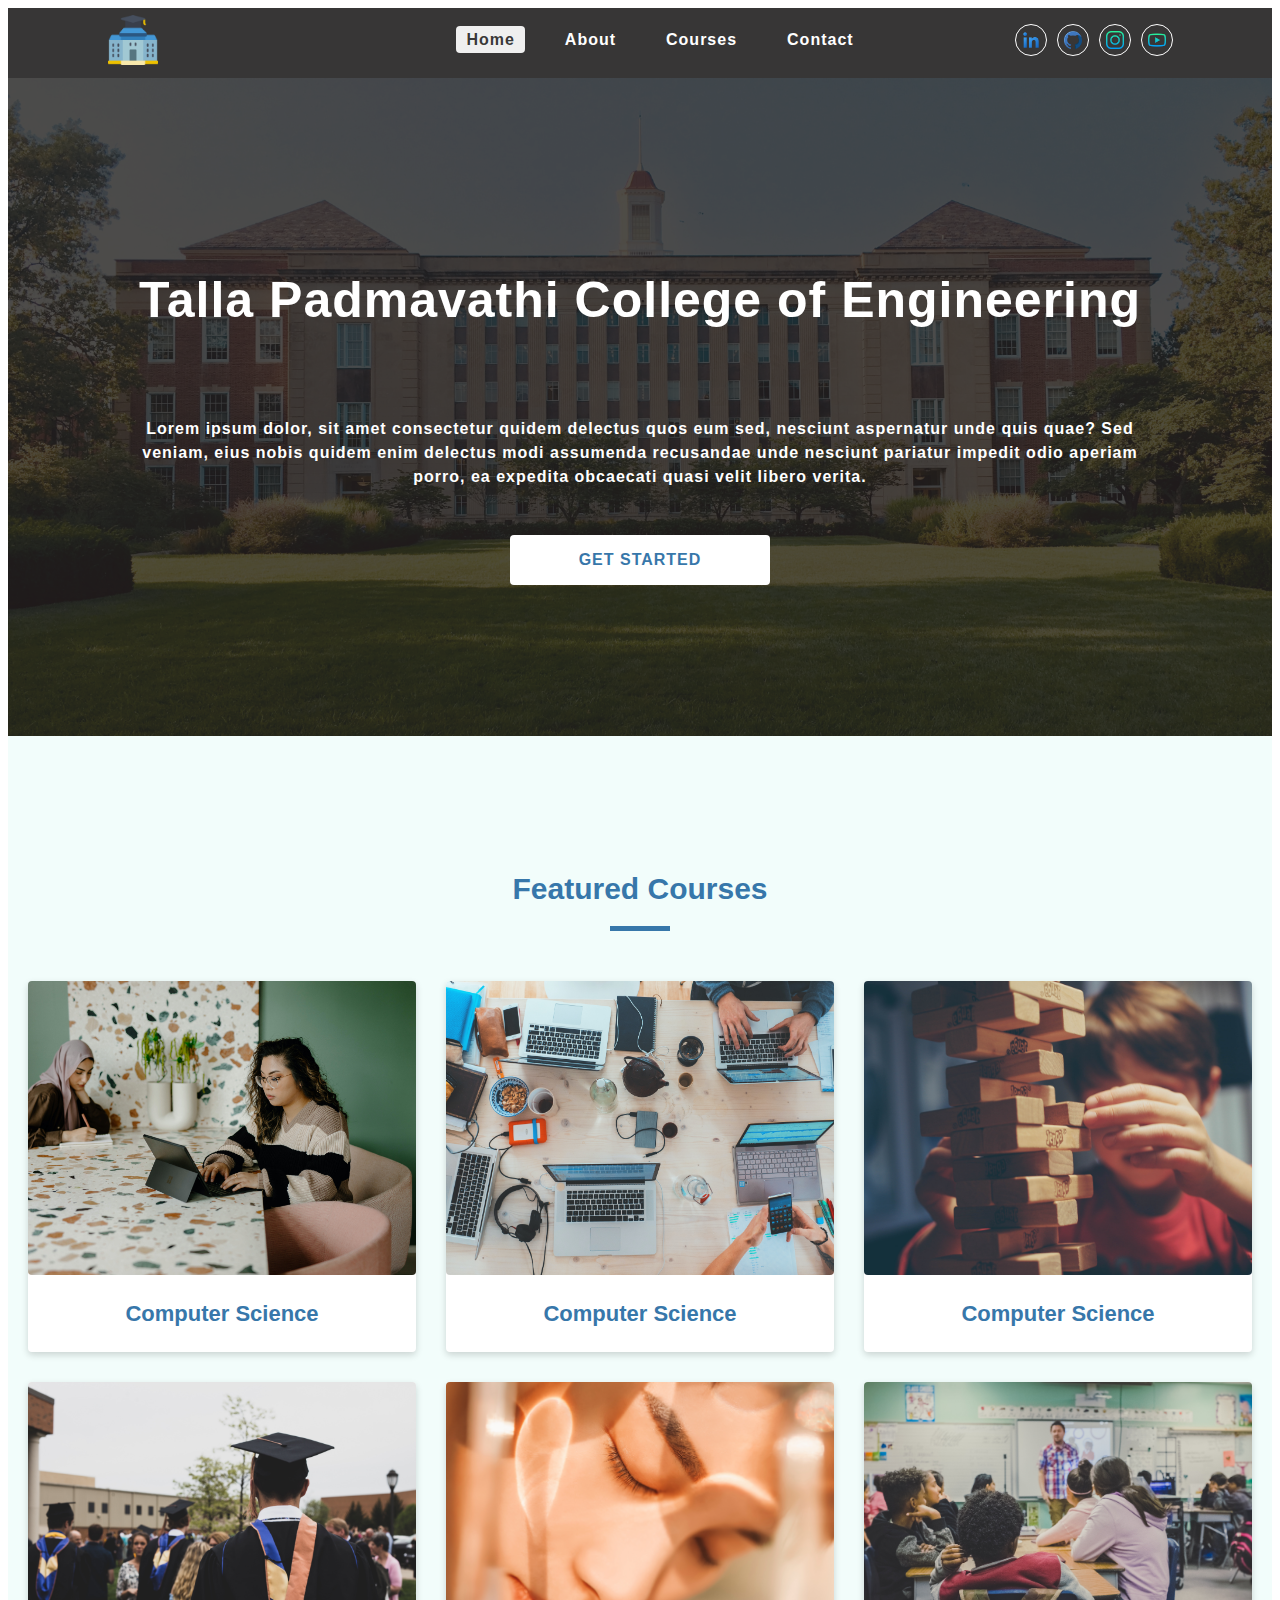
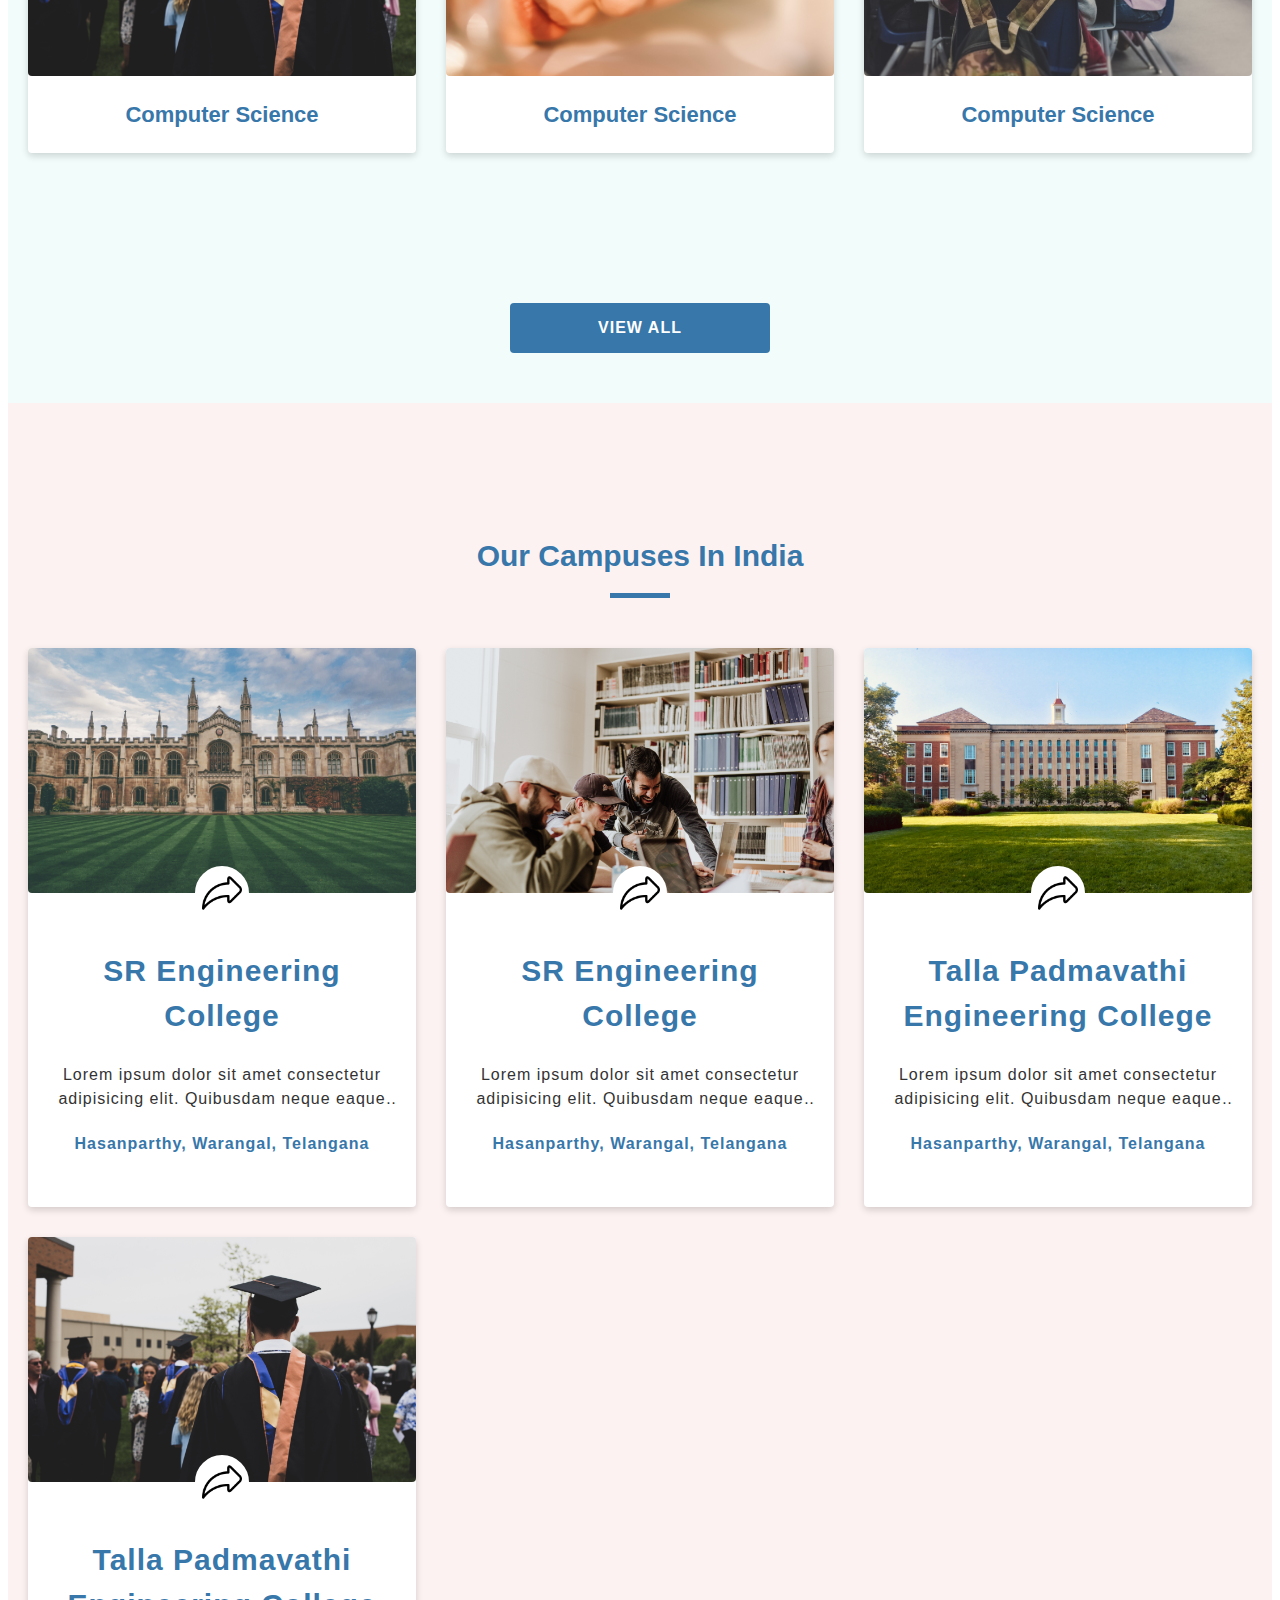
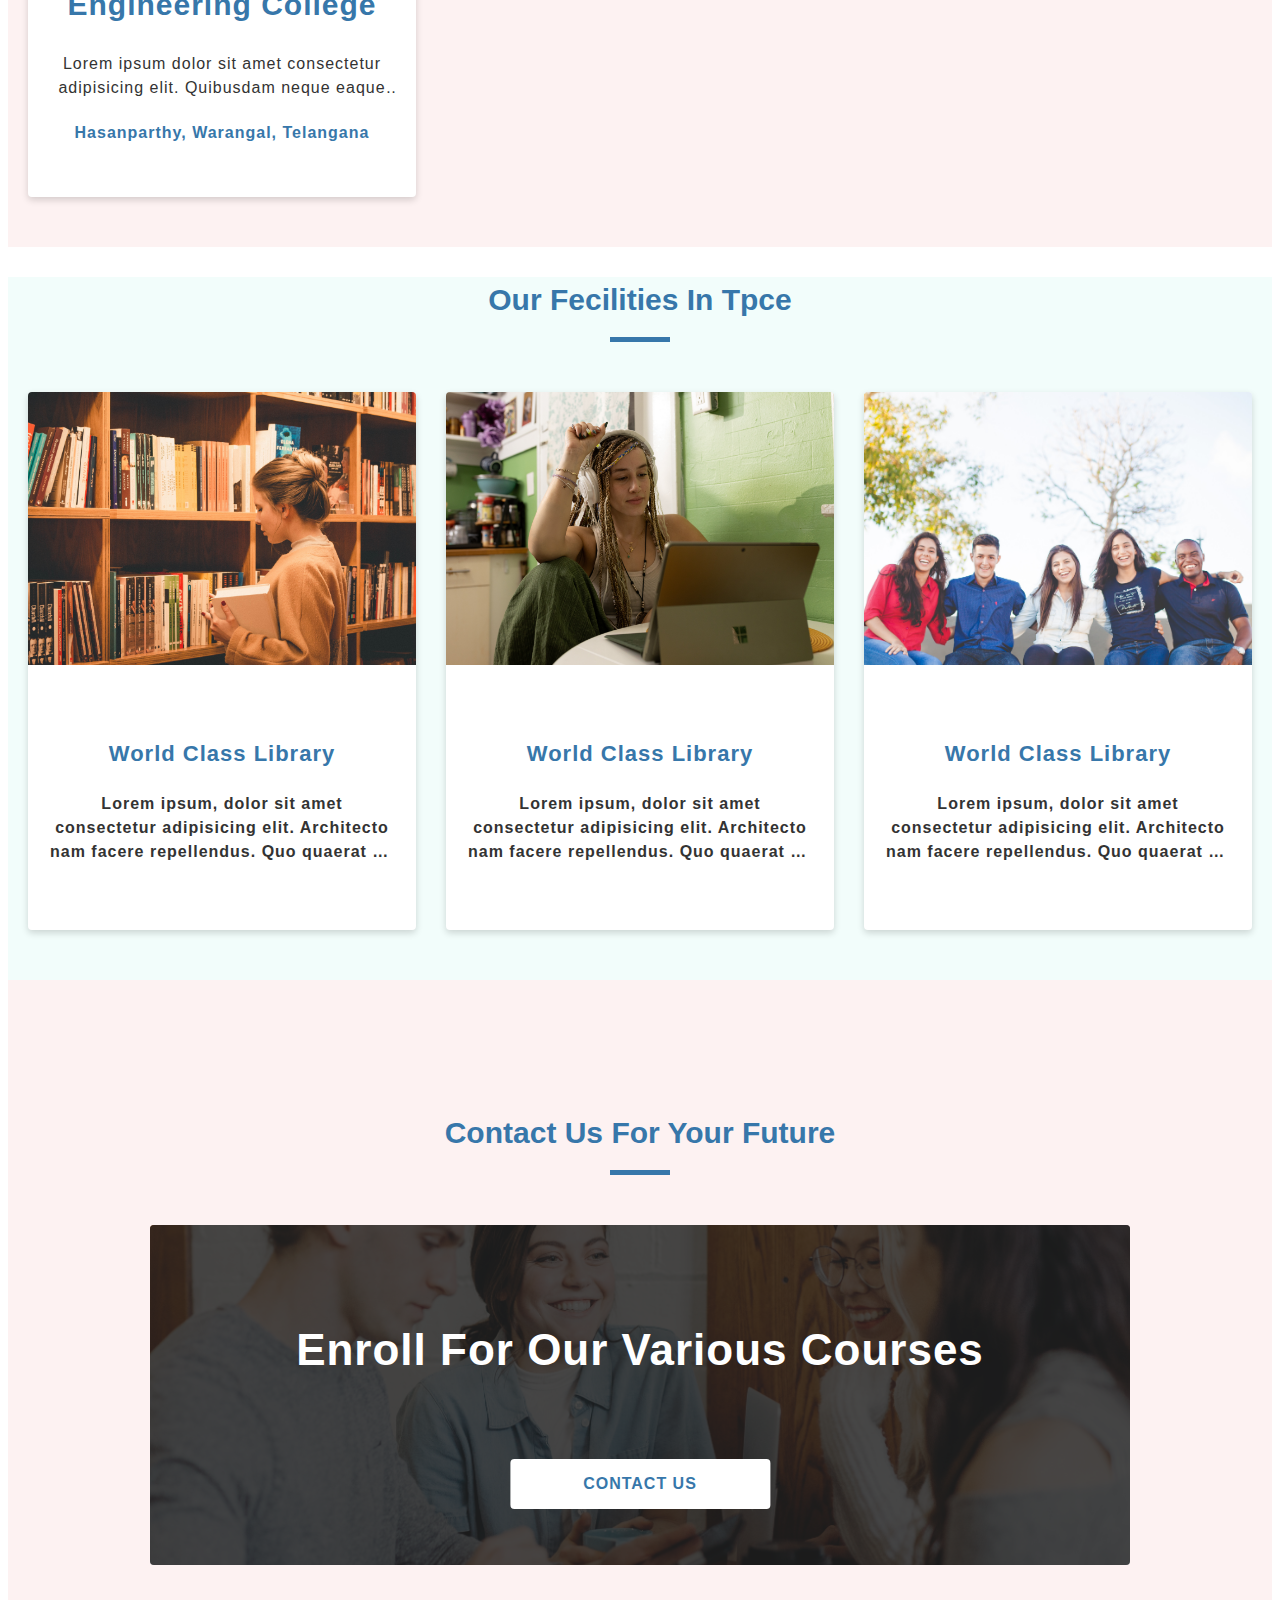
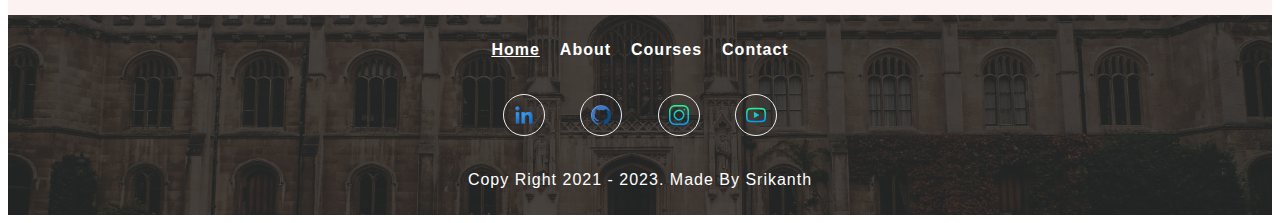
==== index.html @ 53d4a9d7 "first commit" ====
<!DOCTYPE html>
<html lang="en">

<head>
    <meta charset="UTF-8">

    <meta http-equiv="X-UA-Compatible" content="IE=edge">
    <meta name="viewport" content="width=device-width, initial-scale=1.0">
    <link rel="shortcut icon" href="./assets/courses.jpg" type="image/x-icon">
    <link rel="stylesheet" href="./css/style.css">
    <link rel="stylesheet" href="./css/nav.css">
    <link rel="stylesheet" href="./css/common.css">
    <link rel="stylesheet" href="./css/sidebar.css">
    <link rel="stylesheet" href="./css/footer.css">
    <link rel="stylesheet" href="./css/home.css">

    <title>College-Sample</title>

</head>

<body>
    <!-- nav section start -->
    <nav class="nav-container">
        <div class="nav-center wrapper">
            <div class="logo-section">
                <a href="./">
                    <img src="./icons/school.png" alt="UniversityLogo" class="logo">
                </a>
            </div>
            <div class="hamburger">
                <img src="./icons/menu.png" alt="sidebar">
            </div>
            <div class="nav-links-main">
                <ul class="nav-links">
                    <li><a href="./" class="nav-link active">Home</a></li>
                    <li><a href="./about.html" class="nav-link">About</a></li>
                    <li><a href="./courses.html" class="nav-link">Courses</a></li>
                    <li><a href="./contact.html" class="nav-link">Contact</a></li>
                </ul>
            </div>
            <div class="nav-social-links-main">
                <ul class="nav-social-links">
                    <li class="nav-social-link">
                        <a href="#">
                            <img src="./icons/linkedin.png" alt="linkedin">
                        </a>
                    </li>
                    <li class="nav-social-link">
                        <a href="#">
                            <img src="./icons/github.png" alt="github">
                        </a>
                    </li>
                    <li class="nav-social-link">
                        <a href="#">
                            <img src="./icons/instagram.png" alt="instagram">
                        </a>
                    </li>
                    <li class="nav-social-link">
                        <a href="#">
                            <img src="./icons/youtube.png" alt="youtube">
                        </a>
                    </li>
                </ul>
            </div>
        </div>
    </nav>
    <!-- nav section  end -->

    <!-- side bar section start -->
    <aside class="sidebar-container">
        <div class="sidebar-center wrapper">
            <div class="side-header">
                <div class="logo-section">
                    <a><img src="./icons/school.png" alt="sidebar logo"></a>
                </div>
                <div class="close-button">
                    <a><img src="./icons/cross.png" alt="close button"></a>
                </div>
            </div>
            <div class="sidebar-content paddingTopMobile-fifty">
                <div class="sidebar-links-main">
                    <ul class="sidebar-links">
                        <li><a href="./" class="sidebar-link active">Home</a></li>
                        <li><a href="./about.html" class="sidebar-link">About</a></li>
                        <li><a href="./courses.html" class="sidebar-link">Cources</a></li>
                        <li><a href="./contact.html" class="sidebar-link">Contact</a></li>
                    </ul>
                </div>
            </div>
        </div>
    </aside>
    <!-- side bar section end -->

    <!-- hero-page-section start -->
    <div class="hero-page page-hero-container">
        <div class="page-hero">
            <div class="hero-img-component">
                <div class="img-container">
                    <img src="./assets/college2.jpg" alt="University image">
                </div>
            </div>
            <div class="hero-box paddingBottomMobile-thirthy paddingTopMobile-ten">
                <div class="hero-content text-center wrapper">
                    <h1 class="heading">
                        Talla Padmavathi College of Engineering
                    </h1>
                    <p class="desc">Lorem ipsum dolor, sit amet consectetur quidem delectus quos eum sed, nesciunt aspernatur unde quis quae? Sed veniam, eius nobis quidem enim delectus modi assumenda recusandae unde nesciunt pariatur impedit odio aperiam porro, ea expedita obcaecati quasi velit libero verita.</p>
                    <a href="./contact.html" class="button-primary-light home-button">get started</a>
                </div>
            </div>
        </div>
    </div>
    <!-- hero-page-section end -->

    <!-- featured courses start -->
    <div class="featured-courses-container light-blue-background">
        <div class="featured-courses-center wrapper">
            <div class="section-title
                        paddingTopDesktop-hundred
                        paddingTopMobile-fifty
                        paddingBottomMobile-fifty">
                <h3 class="title">featured courses</h3>
                <div class="underline"></div>
            </div>
            <section class="featured-courses
                            paddingTopDesktop-fifty
                            paddingBottomDesktop-fifty
                            paddingBottomMobile-fifty
                            three-column-layout">
                <!-- single course start -->
                <article class="single-course">
                    <div class="image-container">
                        <img src="./assets/course-1.jpg" alt="course-1">
                    </div>
                    <div class="course-title">
                        <p>Computer science</p>
                    </div>
                </article>
                <!-- single course end -->
                <!-- single course start -->
                <article class="single-course">
                    <div class="image-container">
                        <img src="./assets/course-2.jpg" alt="course-2">
                    </div>
                    <div class="course-title">
                        <p>Computer science</p>
                    </div>
                </article>
                <!-- single course end -->
                <!-- single course start -->
                <article class="single-course">
                    <div class="image-container">
                        <img src="./assets/course-3.jpg" alt="course-3">
                    </div>
                    <div class="course-title">
                        <p>Computer science</p>
                    </div>
                </article>
                <!-- single course end -->
                <!-- single course start -->
                <article class="single-course">
                    <div class="image-container">
                        <img src="./assets/charles-deloye-2RouMSg9Rnw-unsplash.jpg" alt="course-4">
                    </div>
                    <div class="course-title">
                        <p>Computer science</p>
                    </div>
                </article>
                <!-- single course end -->
                <!-- single course start -->
                <article class="single-course">
                    <div class="image-container">
                        <img src="./assets/course-5.jpg" alt="course-5">
                    </div>
                    <div class="course-title">
                        <p>Computer science</p>
                    </div>
                </article>
                <!-- single course end -->
                <!-- single course start -->
                <article class="single-course">
                    <div class="image-container">
                        <img src="./assets/course-6.jpg" alt="course-6">
                    </div>
                    <div class="course-title">
                        <p>Computer science</p>
                    </div>
                </article>
                <!-- single course end -->
            </section>
            <div class="text-center 
                        paddingTopDesktop-hundred
                        paddingTopMobile-fifty
                        paddingBottomDesktop-fifty
                        paddingBottomMobile-fifty">
                <a href="./courses.html" class="button-primary-dark">View all</a>
            </div>
        </div>
    </div>
    <!-- featured courses end -->

    <!-- our campuses start -->
    <div class="our-campuses-container light-pink-background">
        <div class="our-campuses-center wrapper">
            <div class="section-title
                        paddingTopDesktop-hundred
                        paddingTopMobile-fifty
                        paddingBottomDesktop-fifty
                        paddingBottomMobile-fifty">
                <h3 class="title">
                    our campuses in India
                </h3>
                <div class="underline"></div>
            </div>
            <section class="our-campuses 
                            three-column-layout
                            text-center
                            paddingBottomDesktop-fifty
                            paddingBottomMobile-fifty">
                <!-- single campuses start -->
                <article class="each-campus">
                    <div class="image-container">
                        <img src="./assets/college.jpg" alt="campus-1">
                        <a href="#" class="share-icon">
                            <img src="./icons/share.png" alt="share-icon">
                        </a>
                    </div>
                    <div class="campus-info">
                        <h2 class="campus-title">
                            SR Engineering College
                        </h2>
                        <p class="desc">
                            Lorem ipsum dolor sit amet consectetur adipisicing elit. Quibusdam neque eaque non optio deserunt iste in accusamus voluptatum. Illo, quaerat.
                        </p>
                        <h4 class="address">
                            Hasanparthy, Warangal, Telangana
                        </h4>
                    </div>
                </article>
                <!-- single campuses end -->
                <!-- single campuses start -->
                <article class="each-campus">
                    <div class="image-container">
                        <img src="./assets/priscilla-du-preez-XkKCui44iM0-unsplash.jpg" alt="campus-1">
                        <a href="#" class="share-icon">
                            <img src="./icons/share.png" alt="share-icon">
                        </a>
                    </div>
                    <div class="campus-info">
                        <h2 class="campus-title">
                            SR Engineering College
                        </h2>
                        <p class="desc">
                            Lorem ipsum dolor sit amet consectetur adipisicing elit. Quibusdam neque eaque non optio deserunt iste in accusamus voluptatum. Illo, quaerat.
                        </p>
                        <h4 class="address">
                            Hasanparthy, Warangal, Telangana
                        </h4>
                    </div>
                </article>
                <!-- single campuses end -->
                <!-- single campuses start -->
                <article class="each-campus">
                    <div class="image-container">
                        <img src="./assets/college2.jpg" alt="campus-1">
                        <a href="#" class="share-icon">
                            <img src="./icons/share.png" alt="share-icon">
                        </a>
                    </div>
                    <div class="campus-info">
                        <h2 class="campus-title">
                            Talla Padmavathi Engineering College
                        </h2>
                        <p class="desc">
                            Lorem ipsum dolor sit amet consectetur adipisicing elit. Quibusdam neque eaque non optio deserunt iste in accusamus voluptatum. Illo, quaerat.
                        </p>
                        <h4 class="address">
                            Hasanparthy, Warangal, Telangana
                        </h4>
                    </div>
                </article>
                <!-- single campuses end -->
                <!-- single campuses start -->
                <article class="each-campus">
                    <div class="image-container">
                        <img src="./assets/charles-deloye-2RouMSg9Rnw-unsplash.jpg" alt="campus-1">
                        <a href="#" class="share-icon">
                            <img src="./icons/share.png" alt="share-icon">
                        </a>
                    </div>
                    <div class="campus-info">
                        <h2 class="campus-title">
                            Talla Padmavathi Engineering College
                        </h2>
                        <p class="desc">
                            Lorem ipsum dolor sit amet consectetur adipisicing elit. Quibusdam neque eaque non optio deserunt iste in accusamus voluptatum. Illo, quaerat.
                        </p>
                        <h4 class="address">
                            Hasanparthy, Warangal, Telangana
                        </h4>
                    </div>
                </article>
                <!-- single campuses end -->
            </section>
        </div>
    </div>
    <!-- our campuses end -->

    <!-- fecilities section start -->
    <div class="our-fecilities-container light-blue-background">
        <div class="our-fecilities-center wrapper">
            <div class="section-title">
                <h3 class="title">
                    our fecilities in Tpce
                </h3>
                <div class="underline"></div>
            </div>
            <section class="our-fecilities 
                            three-column-layout
                            text-center
                            paddingBottomDesktop-fifty
                            paddingBottomMobile-fifty
                            paddingTopDesktop-fifty
                            paddingTopMobile-fifty">
                <!-- single fecilities start -->
                <article class="each-fecility">
                    <div class="image-container">
                        <img src="./assets/library.jpg" alt="library">
                    </div>
                    <div class="fecility-info
                                paddingTopDesktop-fifty
                                paddingTopMobile-fifty
                                paddingBottomDesktop-fifty
                                paddingBottomMobile-fifty">
                        <h3 class="fecility-title">
                            World class library
                        </h3>
                        <p class="desc">
                            Lorem ipsum, dolor sit amet consectetur adipisicing elit. Architecto nam facere repellendus. Quo quaerat sit soluta nesciunt debitis totam voluptatum?
                        </p>
                    </div>
                </article>
                <!-- single fecilities end -->
                <!-- single fecilities start -->
                <article class="each-fecility">
                    <div class="image-container">
                        <img src="./assets/hostel.jpg" alt="hostel">
                    </div>
                    <div class="fecility-info
                                paddingTopDesktop-fifty
                                paddingTopMobile-fifty
                                paddingBottomDesktop-fifty
                                paddingBottomMobile-fifty">
                        <h3 class="fecility-title">
                            World class library
                        </h3>
                        <p class="desc">
                            Lorem ipsum, dolor sit amet consectetur adipisicing elit. Architecto nam facere repellendus. Quo quaerat sit soluta nesciunt debitis totam voluptatum?
                        </p>
                    </div>
                </article>
                <!-- single fecilities end -->
                <!-- single fecilities start -->
                <article class="each-fecility">
                    <div class="image-container">
                        <img src="./assets/ground.jpg" alt="ground">
                    </div>
                    <div class="fecility-info
                                paddingTopDesktop-fifty
                                paddingTopMobile-fifty
                                paddingBottomDesktop-fifty
                                paddingBottomMobile-fifty">
                        <h3 class="fecility-title">
                            World class library
                        </h3>
                        <p class="desc">
                            Lorem ipsum, dolor sit amet consectetur adipisicing elit. Architecto nam facere repellendus. Quo quaerat sit soluta nesciunt debitis totam voluptatum?
                        </p>
                    </div>
                </article>
                <!-- single fecilities end -->
            </section>
        </div>
    </div>
    <!-- fecilities section end -->

    <!-- contact pramotion start -->
    <div class="contact-promotion-container light-pink-background">
        <div class="contact-promotion-center 
                    wrapper
                    paddingBottomDesktop-fifty
                    paddingBottomMobile-fifty">
            <div class="section-title 
                        paddingTopMobile-fifty 
                        paddingTopDesktop-hundred
                        paddingBottomMobile-fifty
                        paddingBottomDesktop-fifty
                        ">
                <h3 class="title">Contact us for your future</h3>
                <div class="underline"></div>
            </div>
            <section class="contact-promotion">
                <div class="contact-promo-img">
                    <img src="./assets/contact.jpg" alt="contact-promo-img">
                </div>
                <div class="contact-info-container text-center">
                    <h2 class="contact-heading">
                        Enroll for our various courses
                    </h2>
                    <a href="./contact.html" class="button-primary-light">Contact us</a>
                </div>
            </section>
        </div>
    </div>
    <!-- contact pramotion end -->
    
    <!-- footer section start -->
    <footer class="footer-container">
        <div class="footer-center wrapper">
            <div class="footer-links-main">
                <ul class="footer-links">
                    <li><a href="./" class="footer-link active">Home</a></li>
                    <li><a href="./about.html" class="footer-link">About</a></li>
                    <li><a href="./courses.html" class="footer-link">Courses</a></li>
                    <li><a href="./contact.html" class="footer-link">Contact</a></li>
                </ul>
            </div>
            <div class="footer-social-links-main">
                <ul class="footer-social-links">
                    <li class="footer-social-link">
                        <a href="#">
                            <img src="./icons/linkedin.png" alt="linkedin">
                        </a>
                    </li>
                    <li class="footer-social-link">
                        <a href="#">
                            <img src="./icons/github.png" alt="github">
                        </a>
                    </li>
                    <li class="footer-social-link">
                        <a href="#">
                            <img src="./icons/instagram.png" alt="instagram">
                        </a>
                    </li>
                    <li class="footer-social-link">
                        <a href="#">
                            <img src="./icons/youtube.png" alt="youtube">
                        </a>
                    </li>
                </ul>
            </div>
            <div class="footer-copy-right">
                <p>Copy right 2021 - <span class="copy-right-date">2023.</span> made by Srikanth</p>
            </div>
        </div>
    </footer>
    <!-- footer section end -->
    <script src="./js/app.js"></script>

</body>

</html>
---- css/style.css ----
/* global variables */

:root {
    --clr-primary: #3777aa;
    --clr-primary-light: #2284d3;
    --clr-white: #FFFFFF;
    --clr-white-light: #efefef;
    --clr-shadow: #00000029;
    --clr-black: #333333;
    --clr-black-30: #2220204d;
    --clr-black-80: #222020cc;
    --clr-black-90: #212020e6;
    --clr-pink-light: #fdf2f2;
    --clr-blue-light: #f2fdfb;

    --font-family: Arial, Helvetica, sans-serif;
    --box-shadow-light: 0px 3px 7px var(--clr-shadow);
    --box-shadow-dark: 0px 3px 7px var(--clr-black-30);
    --transition: all 0.3s linear;
    --radius: 4px;
}

/* global styles */

*::after,
::before {
    margin: 0px;
    padding: 0px;
    box-sizing: border-box;
}

*:focus {
    outline-width: 2px;
    outline-offset: 1px;
    outline-color: var(--clr-primary);
}

body {
    color: var(--clr-black);
    background: var(--clr-white);
    font-family: var(--font-family);
    line-height: 1.5;
}

ul {
    list-style-type: none;
}

a {
    text-decoration: none;
}

img {
    display: block;
}

/* global classes */

.wrapper {
    max-width: 1250px;
    margin-left: auto;
    margin-right: auto;
    padding-left: 20px;
    padding-right: 20px;
}

.text-container {
    max-width: 1000px;
    margin-left: auto;
    margin-right: auto;
}

.display-block {
    display: block !important;
}

.text-center {
    text-align: center;
}

.text-left {
    text-align: left;
}

.text-right {
    text-align: right;
}

@media screen and (min-width: 992px) {
    .full-width-desktop {
        width: 100%;
    }
}

@media screen and (max-width: 991px) {
    .full-width-mobile {
        width: 100%;
    }
}

.light-pink-background {
    background: var(--clr-pink-light);
}

.light-blue-background {
    background: var(--clr-blue-light);
}

.section-title .title {
    font-size: 30px;
    font-weight: bold;
    text-transform: capitalize;
    text-align: center;
    margin-bottom: 15px;
    color: var(--clr-primary);
}

.section-title .underline {
    width: 60px;
    height: 5px;
    background: var(--clr-primary);
    margin-left: auto;
    margin-right: auto;
}

.button-primary-light,
.button-primary-dark {
    font-weight: bold;
    text-transform: uppercase;
    border: none;
    cursor: pointer;
    height: 45px;
    transition: var(--transition);
    font-size: 16px;
    letter-spacing: 1px;
    padding-left: 20px;
    padding-right: 20px;
    width: 200px;
    display: inline-flex;
    justify-content: center;
    align-items: center;
    border-radius: var(--radius);
}

.button-primary-dark {
    background: var(--clr-primary);
    color: var(--clr-white);
}

.button-primary-light {
    background: var(--clr-white);
    color: var(--clr-primary);
}

.button-primary-dark:hover {
    background: var(--clr-primary-light);
}

.button-primary-light:hover {
    background: var(--clr-white-light);
}

.primary-input,
.primary-textarea {
    height: 45px;
    font-size: 16px;
    line-height: 25px;
    padding-left: 15px;
    padding-right: 15px;
    border: 1px solid var(--clr-shadow);
    border-radius: calc(var(--radius)-2px);
    letter-spacing: 1px;
    font-family: var(--font-family);
}

.primary-textarea {
    height: unset;
    padding-top: 15px;
    padding-bottom: 15px;
    resize: vertical;
}

.primary-input::placeholder,
.primary-textarea::placeholder {
    text-transform: capitalize;
}

@media screen and (min-width: 992px) {

    .button-primary-dark,
    .button-primary-light {
        height: 50px;
        min-width: 220px;
    }

    .primary-input {
        height: 50px;
    }
}
---- css/nav.css ----
/* nav bar css */

.nav-container {
    width: 100%;
    min-height: 50px;
    background: var(--clr-black-90);
}

.nav-container.sticky-nav {
    position: fixed;
    top: 0;
    left: 0;
    transition: var(--transition);
    z-index: 9;
}

.nav-center {
    min-height: 50px;
    display: grid;
    align-items: center;
    grid-template-columns: repeat(2, 1fr);
    column-gap: 2rem;
}

.nav-links-main {
    display: none;
}

.nav-social-links-main {
    display: none;
}

.nav-container .logo-section img {
    width: 30px;
}

.nav-container .hamburger img {
    width: 30px;
    margin-left: auto;
}

@media screen and (min-width:992px) {
    .nav-container {
        min-height: 70px;
    }

    .nav-container .logo-section img {
        padding-left: 5rem;
        width: 50px;
        cursor: pointer;
    }

    .nav-center {
        grid-template-columns: repeat(3, 1fr);
    }

    .nav-container .hamburger {
        display: none;
    }

    .nav-container .nav-links-main {
        display: flex;
    }

    .nav-container .nav-links {
        display: flex;
        column-gap: 30px;
    }

    .nav-container .nav-link {
        color: var(--clr-white);
        text-transform: capitalize;
        font-weight: bold;
        font-size: 16px;
        letter-spacing: 1px;
        padding: 5px 10px;
        border-radius: var(--radius);
        transition: var(--transition);
    }

    .nav-container .nav-link.active,
    .nav-container .nav-link:hover {
        color: var(--clr-black-90);
        background: var(--clr-white-light);
    }

    .nav-social-links-main .nav-social-links {
        display: flex;
        column-gap: 10px;
        justify-content: center;
        align-items: center;
    }

    .nav-container .nav-social-links-main {
        display: flex;
        justify-self: center;
    }

    .nav-social-links-main .nav-social-link {
        width: 30px;
        height: 30px;
        display: flex;
        justify-content: center;
        align-items: center;
        border: 1px solid var(--clr-white);
        border-radius: 50%;
    }

    .nav-container .nav-social-links img {
        width: 18px;
    }

    .nav-social-links-main .nav-social-link:hover {
        transition: var(--transition);
        transform: translateY(3px);
        background: var(--clr-white-light);
    }
}
---- css/common.css ----
/* featured courses */
.single-course{
    width: 100%;
    height: 100%;
    border-radius: var(--radius);
    background: var(--clr-white);
    box-shadow: var(--box-shadow-light);
    transition: var(--transition);
}
.single-course:hover {
    transform: translateY(-2px) scale(1.002);
    box-shadow: var(--box-shadow-dark);
    border-radius: var(--radius);
}
.single-course .image-container {
    aspect-ratio: 355/250;
    overflow: hidden;
}
.single-course .image-container img {
    width: 100%;
    height: 100%;
    object-fit: cover;
    border-radius: var(--radius);
    transition: var(--transition);
}
.single-course .course-title p {
    font-size: 22px;
    font-weight: bold;
    text-align: center;
    color: var(--clr-primary);
    text-transform: capitalize;
    padding-left: 10px;
    padding-right: 10px;
}
.single-course:hover img {
    transform: scale(1.05) rotateZ(2deg);
}
@media screen and ( min-width: 992px ) {
    .single-course .image-container {
        aspect-ratio: 396/300;
    }
    
}

/* layout styles */

.three-column-layout {
    display: grid;
    grid-template-columns: 1fr;
    gap: 30px;
}
@media screen and (min-width: 769px) {
    .three-column-layout{
        grid-template-columns: 1fr 1fr;
    }
}
@media screen and (min-width:992px) {
    .three-column-layout{
        grid-template-columns: repeat(3, 1fr);
    }
}

/* hero page container */
.page-hero-container {
    width: 100%;
}

.page-hero-container .hero-img-component {
    aspect-ratio: 375/220;
    overflow: hidden;
}

.page-hero-container .img-container,
.page-hero-container img {
    width: 100%;
    height: 100%;
    object-fit: cover;
}

.page-hero-container .hero-box {
    width: 100%;
    background: var(--clr-primary);
    min-height: 250px;
    display: flex;
    justify-content: center;
    align-items: center;
}

.page-hero-container .hero-content {
    display: flex;
    justify-content: center;
    align-items: center;
    row-gap: 30px;
    flex-direction: column;
}

.page-hero-container .heading {
    color: var(--clr-white);
    letter-spacing: 1px;
    font-size: 24px;
}

.page-hero-container .desc {
    color: var(--clr-white);
    letter-spacing: 1px;
    font-size: 16px;
    font-weight: bold;
}

.page-hero-container .small-heading {
    color: var(--clr-white);
    text-transform: uppercase;
    letter-spacing: 1px;
    font-weight: bold;
}

@media screen and (min-width: 992px) {
    .page-hero-container {
        position: relative;
    }

    .page-hero-container .hero-img-component {
        aspect-ratio: 1920/700;
        position: relative;
    }
    .hero-page.page-hero-container .hero-img-component{
        aspect-ratio: 1920/1000;
    }

    .page-hero-container .hero-img-component::before {
        position: absolute;
        content: "";
        top: 0;
        left: 0;
        width: 100%;
        height: 100%;
        background: var(--clr-black-80);
    }

    .page-hero-container .hero-box {
        position: absolute;
        top: 50%;
        left: 50%;
        transform: translate(-50%, -50%);
        background: transparent;
    }
    .page-hero-container .desc{
        max-width: 1000px;
    }
    .page-hero-container .heading{
        font-size: 50px;
    }
    .page-hero-container .small-heading{
        font-size: 30px;
    }
    .page-hero-container .home-button{
        animation: bounceAnimation 3s linear infinite alternate;
    }
}
@keyframes bounceAnimation {
    0%{
        transform: scale(0.9);
    }
    100%{
        transform: scale(1);
    }
}

/* contact promotion styles */

.contact-promotion{
    width: 80%;
    position: relative;
    margin-left: auto;
    margin-right: auto;
}
.contact-promotion .contact-promo-img{
    position: relative;
    aspect-ratio: 355/400;
    overflow: hidden;
    border-radius: var(--radius);
}
.contact-promotion .contact-promo-img::before {
    position: absolute;
    content: "";
    width: 100%;
    height: 100%;
    top: 0;
    left: 0;
    background: var(--clr-black-80);
}
.contact-promotion .contact-promo-img img {
    width: 100%;
    height: 100%;
    object-fit: cover;
}
.contact-promotion .contact-info-container {
    position: absolute;
    width: 100%;
    height: 100%;
    top: 50%;
    left: 50%;
    transform: translate(-50%, -50%);
    display: flex;
    flex-direction: column;
    row-gap: 40px;
    justify-content: center;
    align-items: center;
}
.contact-promotion .contact-info-container .contact-heading {
    color: var(--clr-white);
    font-size: 25px;
    letter-spacing: 1px;
    text-transform: capitalize;
}

@media screen and (min-width: 992px) {
    .contact-promotion .contact-promo-img {
        aspect-ratio: 1259/437;
    }
    .contact-promotion .contact-info-container .contact-heading{
        font-size: 44px;
    }
}

/* padding classes */

@media screen and (max-width:991px) {
    .paddingTopMobile-ten {
        padding-top: 10px !important;
    }

    .paddingTopMobile-twenty {
        padding-top: 20px !important;
    }

    .paddingTopMobile-thirthy {
        padding-top: 30px !important;
    }

    .paddingTopMobile-fourty {
        padding-top: 40px !important;
    }

    .paddingTopMobile-fifty {
        padding-top: 50px !important;
    }

    .paddingBottomMobile-ten {
        padding-bottom: 10px !important;
    }

    .paddingBottomMobile-twenty {
        padding-bottom: 20px !important;
    }

    .paddingBottomMobile-thirthy {
        padding-bottom: 30px !important;
    }

    .paddingBottomMobile-fourty {
        padding-bottom: 40px !important;
    }

    .paddingBottomMobile-fifty {
        padding-bottom: 50px !important;
    }
}

@media screen and (min-width: 992px) {
    .paddingTopDesktop-ten {
        padding-top: 10px !important;
    }

    .paddingTopDesktop-twenty {
        padding-top: 20px !important;
    }

    .paddingTopDesktop-thirty {
        padding-top: 30px !important;
    }

    .paddingTopDesktop-fourty {
        padding-top: 40px !important;
    }

    .paddingTopDesktop-fifty {
        padding-top: 50px !important;
    }

    .paddingTopDesktop-sixty {
        padding-top: 60px !important;
    }

    .paddingTopDesktop-seventy {
        padding-top: 70px !important;
    }

    .paddingTopDesktop-eighty {
        padding-top: 80px !important;
    }

    .paddingTopDesktop-ninty {
        padding-top: 90px !important;
    }

    .paddingTopDesktop-hundred {
        padding-top: 100px !important;
    }

    .paddingBottomDesktop-ten {
        padding-bottom: 10px !important;
    }

    .paddingBottomDesktop-twenty {
        padding-bottom: 20px !important;
    }

    .paddingBottomDesktop-thirty {
        padding-bottom: 30px !important;
    }

    .paddingBottomDesktop-fourty {
        padding-bottom: 40px !important;
    }

    .paddingBottomDesktop-fifty {
        padding-bottom: 50px !important;
    }

    .paddingBottomDesktop-sixty {
        padding-bottom: 60px !important;
    }

    .paddingBottomDesktop-seventy {
        padding-bottom: 70px !important;
    }

    .paddingBottomDesktop-eighty {
        padding-bottom: 80px !important;
    }

    .paddingBottomDesktop-ninty {
        padding-bottom: 90px !important;
    }

    .paddingBottomDesktop-hundred {
        padding-bottom: 100px !important;
    }
}
---- css/sidebar.css ----
/* sidebar styles */
.sidebar-container{
    width: 100%;
    height: 100vh;
    background: var(--clr-black);
    position: fixed;
    top: 0;
    left: -100%;
    transition: var(--transition);
    opacity: 0;
    z-index: 10;
}
.sidebar-container.show-sidebar{
    left: 0;
    opacity: 1;
}
.side-header img{
    width: 30px;
}
.sidebar-container .side-header{
    width: 100%;
    display: flex;
    justify-content: space-between;
    align-items: center;
    min-height: 50px;
}
.sidebar-container .sidebar-content{
    width: 100%;
    height: 100vh;
    display: flex;
    justify-content: center;
}
.sidebar-container .sidebar-links {
    display: flex;
    flex-direction: column;
    row-gap: 30px;
    align-items: center;
}
.sidebar-container .sidebar-links .sidebar-link{
    color: var(--clr-white);
    text-transform: capitalize;
    letter-spacing: 1px;
    padding: 5px 10px;
    border-radius: var(--radius);
    font-size: 16px;
    font-weight: bold;
}
.sidebar-container .sidebar-links .sidebar-link.active,
.sidebar-container .sidebar-links .sidebar-link:hover {
    color: var(--clr-black);
    background: var(--clr-white);

}
---- css/footer.css ----
/* footer styles */

.footer-container {
    width: 100%;
    min-height: 200px;
    position: relative;
    display: flex;
    justify-content: center;
    align-items: center;
    background: url('../assets/college.jpg');
    background-repeat: no-repeat;
    background-size: cover;
    background-position: center;
    z-index: 1;
}
.footer-container::before{
    content: "";
    width: 100%;
    height: 100%;
    position: absolute;
    top: 0;
    left: 0;
    background: var(--clr-black-80);
    z-index: -1;
}
.footer-center{
    display: flex;
    flex-direction: column;
}
.footer-container .footer-links{
    display: flex;
    justify-content: center;
    align-items: center;
    column-gap: 20px;
    padding: 0;
}
.footer-container .footer-link{
    color: var(--clr-white);
    font-size: 16px;
    font-weight: bold;
    letter-spacing: 1px;
}
.footer-container .footer-link.active, .footer-container .footer-link:hover{
    text-decoration: underline;
}
.footer-container .footer-social-links{
    display: flex;
    padding: 0;
    justify-content: space-evenly;
    align-items: center;
}
.footer-container .footer-social-link{
    width: 40px;
    height: 40px;
    display: flex;
    justify-content: center;
    align-items: center;
    border: 1px solid var(--clr-white-light);
    border-radius: 50%;
    transition: var(--transition);
}
.footer-container .footer-social-link img{
    width: 20px;
}
.footer-container .footer-social-link:hover{
    transform: translateY(3px);
    background: var(--clr-pink-light);
}
.footer-copy-right{
    font-size: 16px;
    color: var(--clr-white);
    letter-spacing: 1px;
    line-height: 24px;
    text-transform: capitalize;
    text-align: center;
}
---- css/home.css ----
/* our campuses styles */

.each-campus {
    width: 100%;
    border-radius: var(--radius);
    transition: var(--transition);
    box-shadow: var(--box-shadow-light);
    background: var(--clr-white);
}

.each-campus:hover {
    box-shadow: var(--box-shadow-dark);
    transform: translateY(-2px) scale(1.002);
}

.each-campus .image-container {
    aspect-ratio: 355/250;
    position: relative;
}

.each-campus .campus-info {
    padding: 30px 20px;
}

.each-campus .image-container .share-icon {
    width: 40px;
    height: 40px;
    position: absolute;
    left: 50%;
    bottom: 0px;
    transform: translate(-50%, 50%);
    background-color: var(--clr-white);
    border: 7px solid var(--clr-white);
    border-radius: 50%;
    display: flex;
    justify-content: center;
    align-items: center;
    transition: var(--transition);
}

.each-campus .image-container .share-icon:hover {
    background-color: var(--clr-primary-light);
    border: 7px solid var(--clr-primary-light);
}

.each-campus .image-container img {
    width: 100%;
    height: 100%;
    object-fit: cover;
    border-radius: var(--radius);
    transition: var(--transition);
}

.each-campus:hover img {
    transform: translateY(2px) rotateZ(2deg);
}

.each-campus .campus-info .campus-title {
    font-size: 40px;
    color: var(--clr-primary);
    letter-spacing: 1px;
    text-transform: capitalize;
}

.each-campus .campus-info .desc {
    font-size: 16px;
    letter-spacing: 1px;
    display: -webkit-box;
    -webkit-line-clamp: 2;
    -webkit-box-orient: vertical;
    overflow: hidden;
}

.each-campus .campus-info .address {
    font-size: 16px;
    letter-spacing: 1px;
    text-transform: capitalize;
    color: var(--clr-primary);
}

@media screen and (min-width:992px) {
    .each-campus .image-container {
        aspect-ratio: 396/250;
    }
    .each-campus .campus-info .campus-title{
        font-size: 30px;
    }
}
/* fecility styles */

.each-fecility {
    width: 100%;
    background: var(--clr-white);
    box-shadow: var(--box-shadow-light);
    transition: var(--transition);
    border-radius: var(--radius);
}
.each-fecility:hover{
    box-shadow: var(--box-shadow-dark);
    transform: translateY(2px) scale(1.002);
}
.each-fecility .image-container{
    aspect-ratio: 355/250;
    overflow: hidden;
}
.each-fecility .image-container img{
    width: 100%;
    height: 100%;
    object-fit: cover;
    border-top-right-radius: var(--radius);
    border-top-left-radius: var(--radius);
}
.each-fecility .fecility-info .fecility-title{
    font-size: 22px;
    color: var(--clr-primary);
    text-transform: capitalize;
    letter-spacing: 1px;
}
.each-fecility .fecility-info .desc{
    font-size: 16px;
    letter-spacing: 1px;
    font-weight: bold;
    padding-left: 20px;
    padding-right: 20px;
    display: -webkit-box;
    -webkit-line-clamp: 3;
    -webkit-box-orient: vertical;
    overflow: hidden;
}
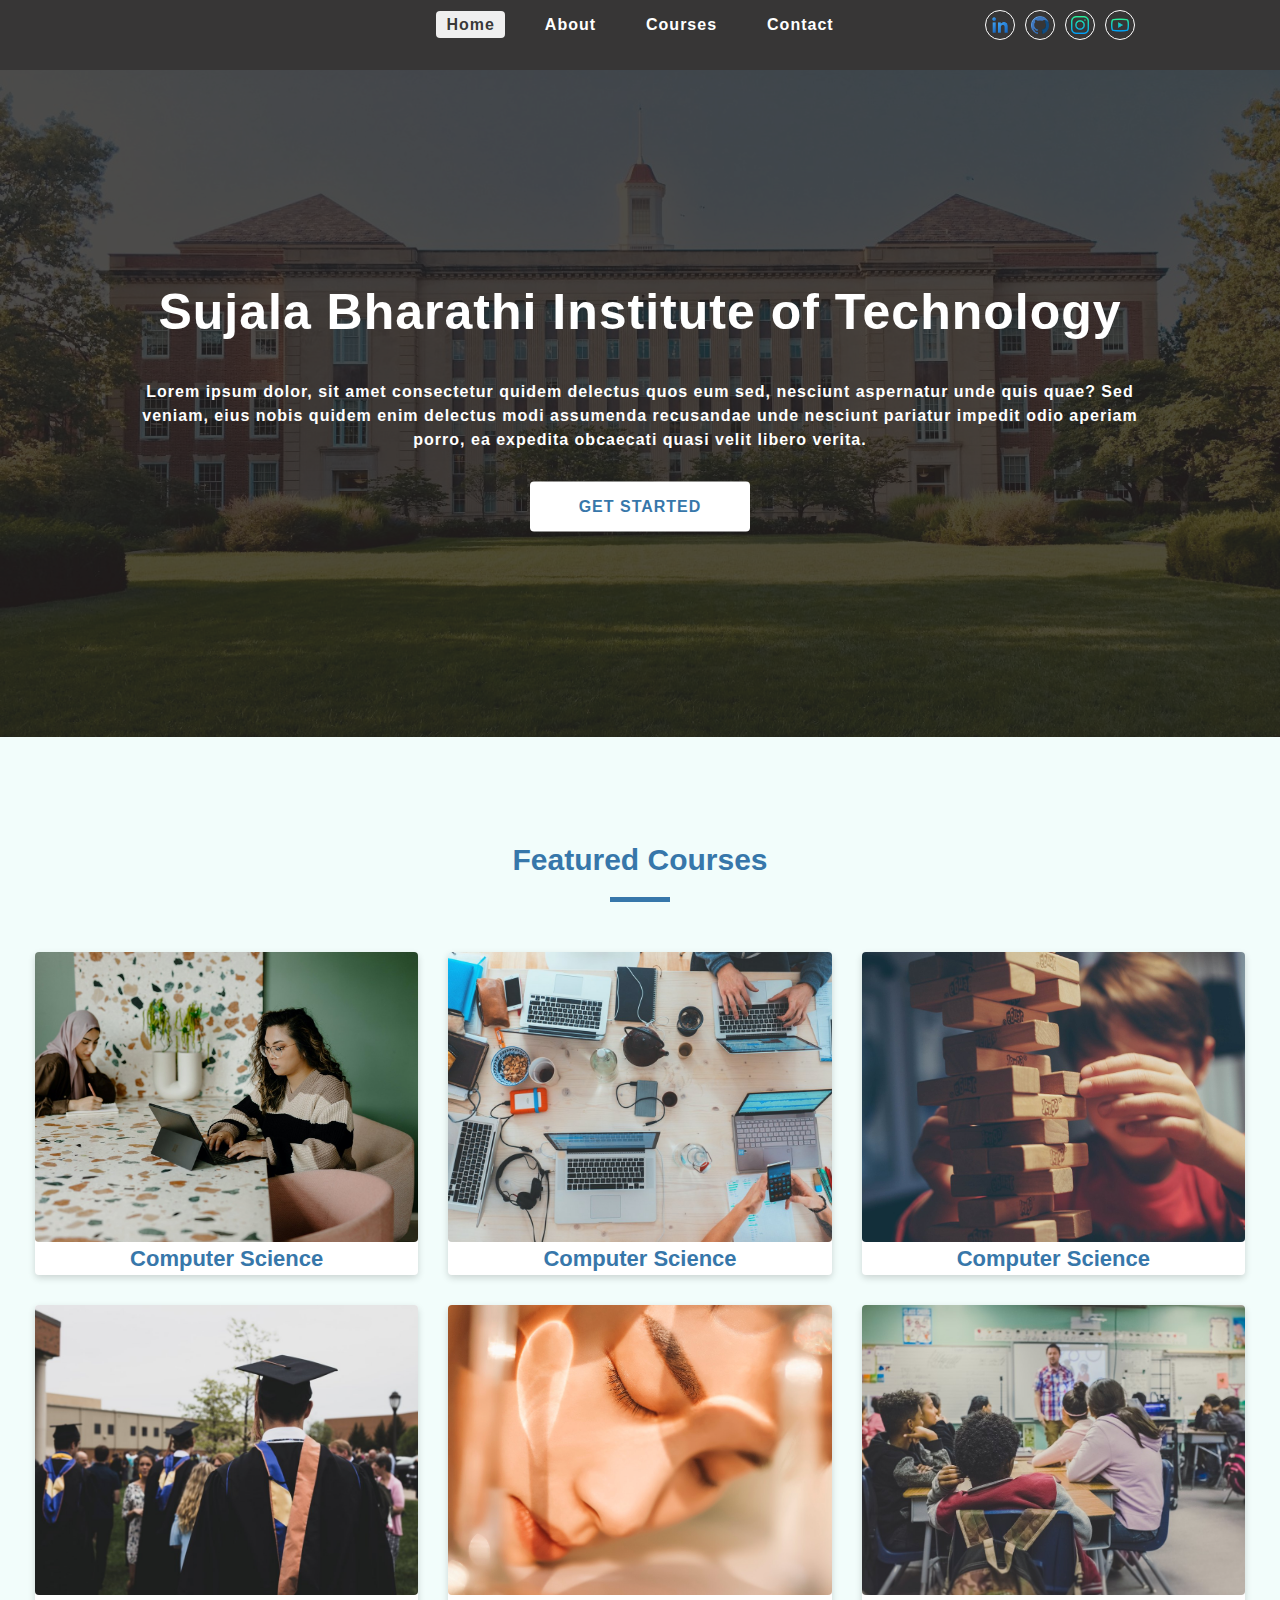
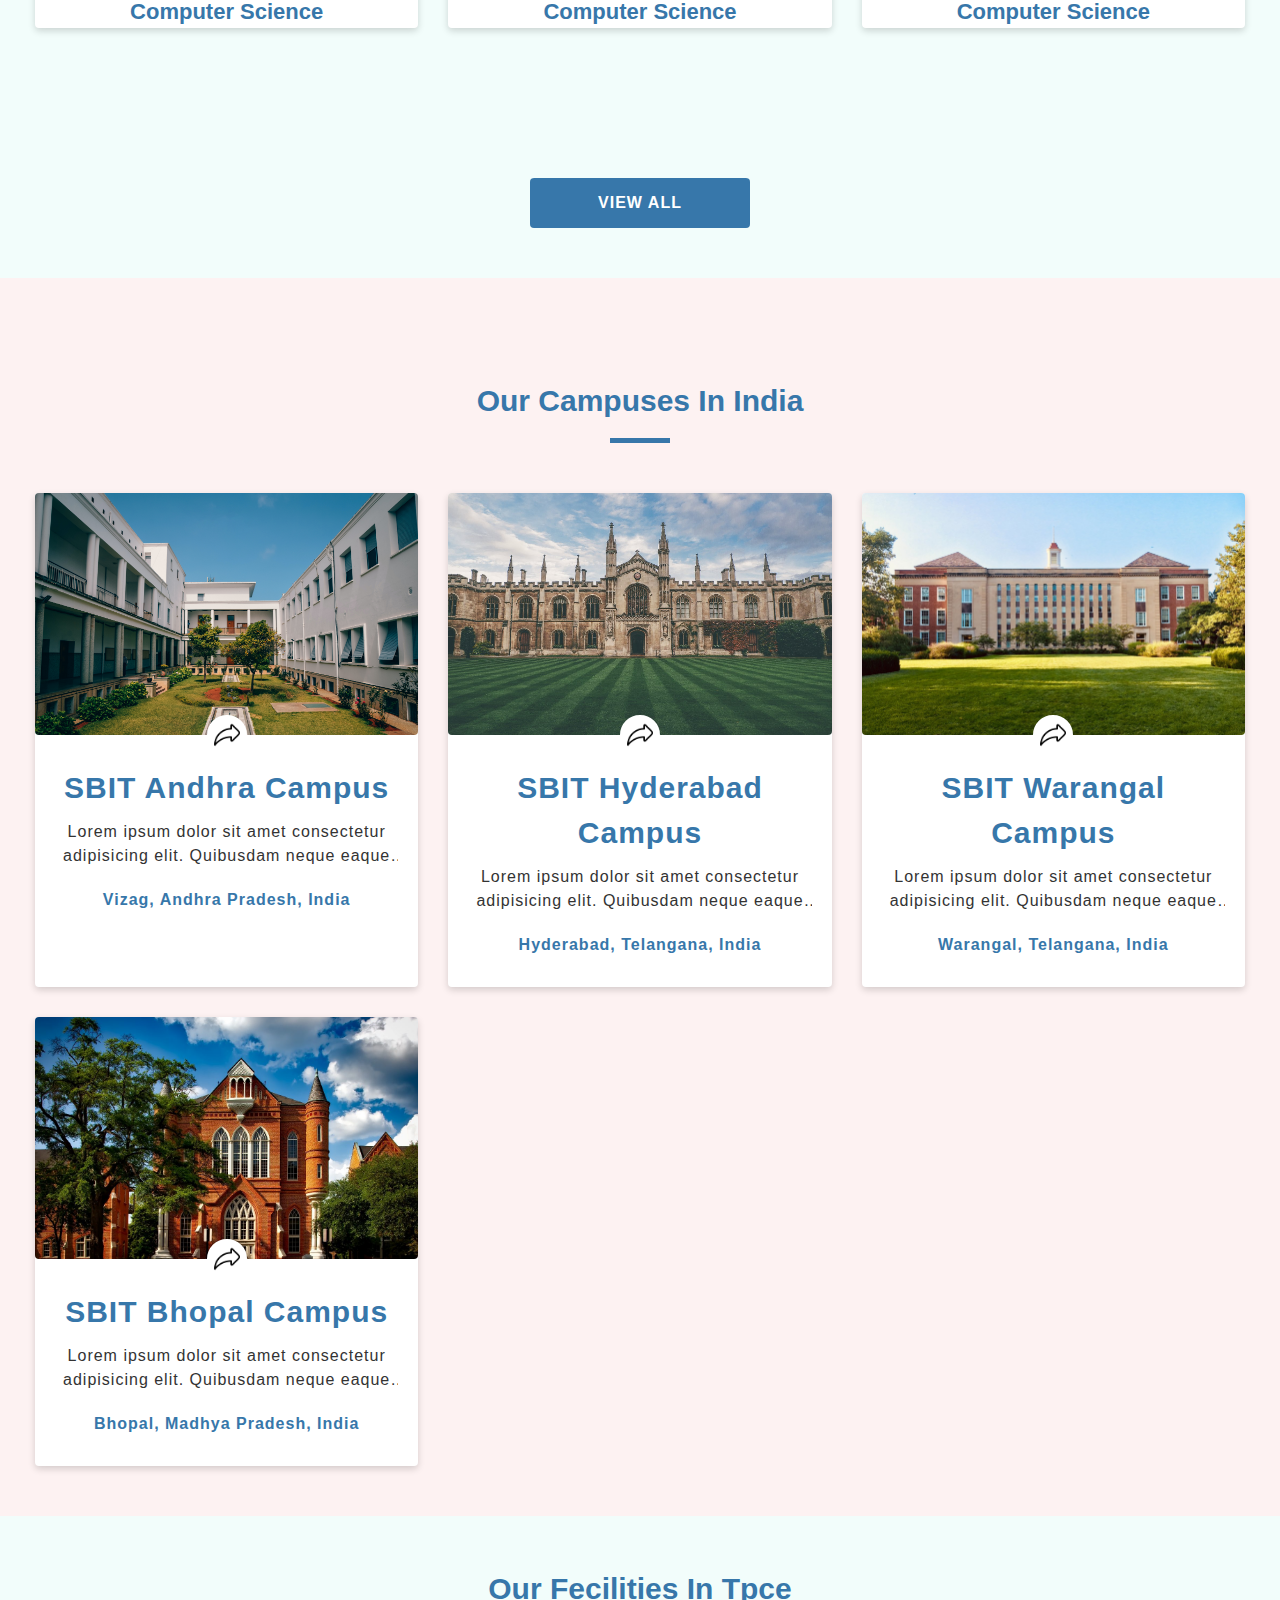
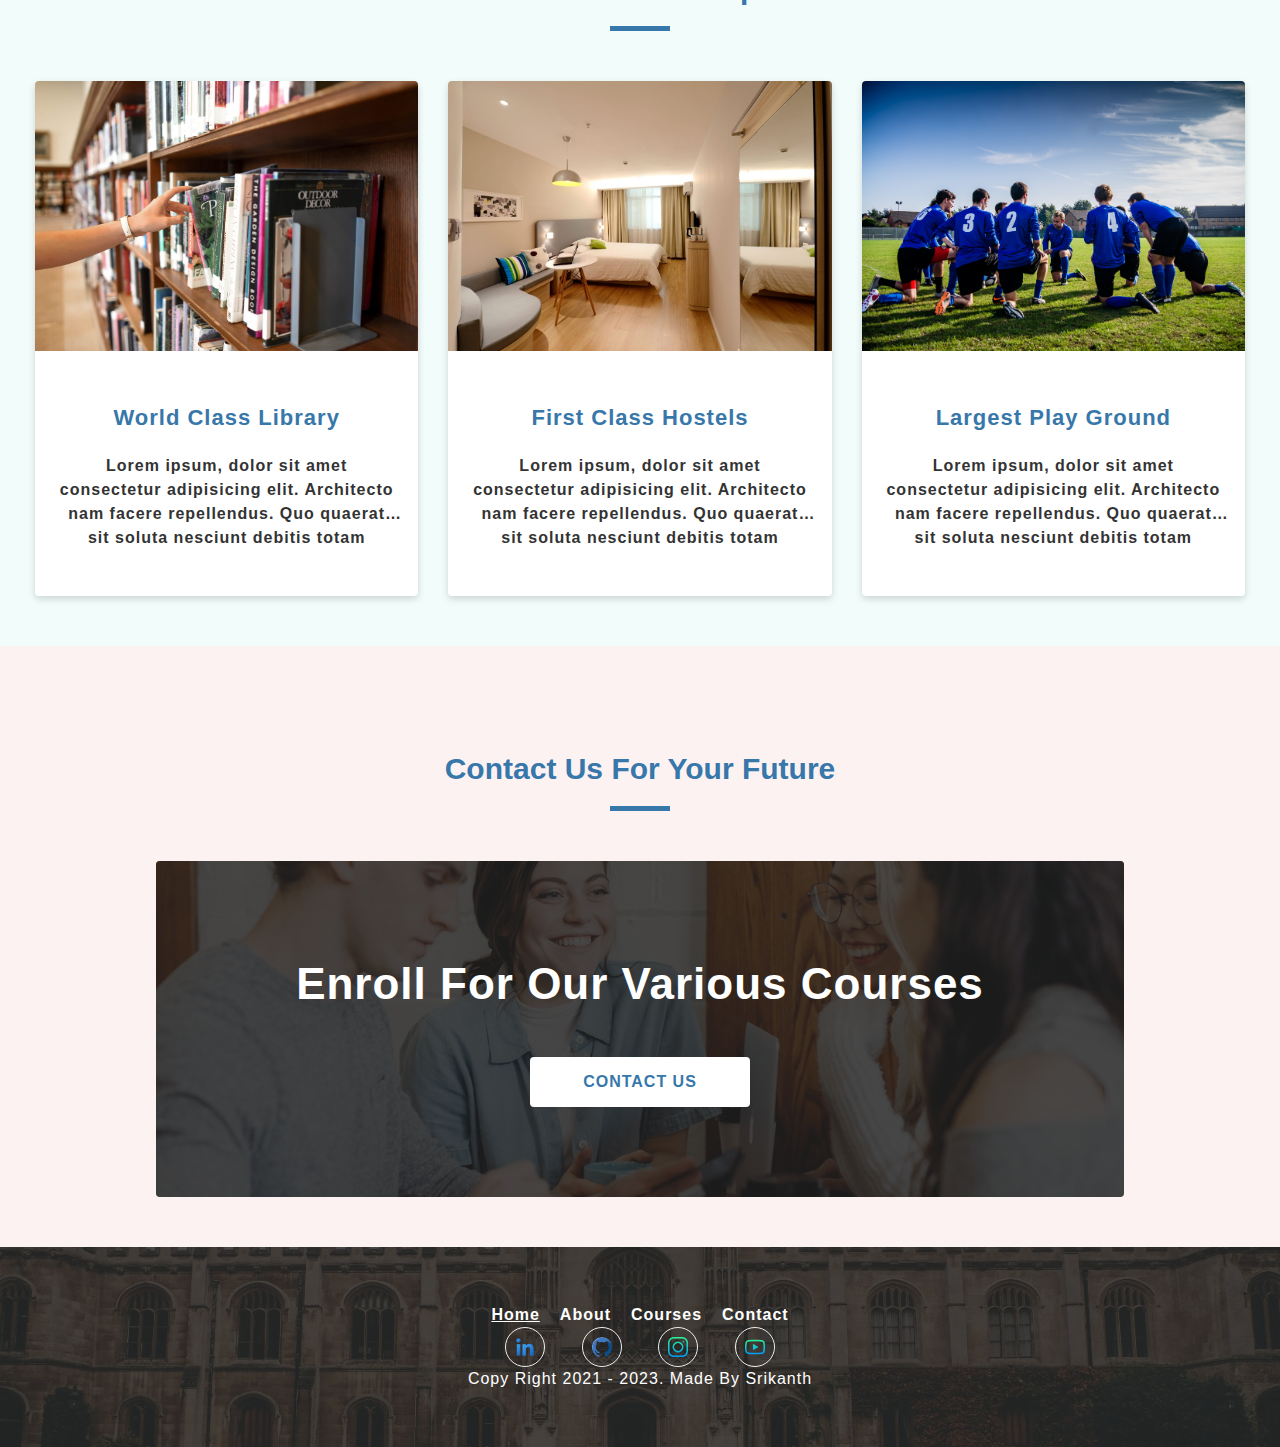
==== commit 23647d0c: "maijor changes in image section" ====
--- a/index.html
+++ b/index.html
@@ -102,7 +102,7 @@
             <div class="hero-box paddingBottomMobile-thirthy paddingTopMobile-ten">
                 <div class="hero-content text-center wrapper">
                     <h1 class="heading">
-                        Talla Padmavathi College of Engineering
+                        Sujala Bharathi Institute of Technology
                     </h1>
                     <p class="desc">Lorem ipsum dolor, sit amet consectetur quidem delectus quos eum sed, nesciunt aspernatur unde quis quae? Sed veniam, eius nobis quidem enim delectus modi assumenda recusandae unde nesciunt pariatur impedit odio aperiam porro, ea expedita obcaecati quasi velit libero verita.</p>
                     <a href="./contact.html" class="button-primary-light home-button">get started</a>
@@ -220,6 +220,27 @@
                 <!-- single campuses start -->
                 <article class="each-campus">
                     <div class="image-container">
+                        <img src="./assets/college4.jpg" alt="campus-1">
+                        <a href="#" class="share-icon">
+                            <img src="./icons/share.png" alt="share-icon">
+                        </a>
+                    </div>
+                    <div class="campus-info">
+                        <h2 class="campus-title">
+                            SBIT Andhra Campus
+                        </h2>
+                        <p class="desc">
+                            Lorem ipsum dolor sit amet consectetur adipisicing elit. Quibusdam neque eaque non optio deserunt iste in accusamus voluptatum. Illo, quaerat.
+                        </p>
+                        <h4 class="address">
+                            Vizag, Andhra Pradesh, India
+                        </h4>
+                    </div>
+                </article>
+                <!-- single campuses end -->
+                <!-- single campuses start -->
+                <article class="each-campus">
+                    <div class="image-container">
                         <img src="./assets/college.jpg" alt="campus-1">
                         <a href="#" class="share-icon">
                             <img src="./icons/share.png" alt="share-icon">
@@ -227,13 +248,13 @@
                     </div>
                     <div class="campus-info">
                         <h2 class="campus-title">
-                            SR Engineering College
+                            SBIT Hyderabad Campus
                         </h2>
                         <p class="desc">
                             Lorem ipsum dolor sit amet consectetur adipisicing elit. Quibusdam neque eaque non optio deserunt iste in accusamus voluptatum. Illo, quaerat.
                         </p>
                         <h4 class="address">
-                            Hasanparthy, Warangal, Telangana
+                            Hyderabad, Telangana, India
                         </h4>
                     </div>
                 </article>
@@ -241,20 +262,20 @@
                 <!-- single campuses start -->
                 <article class="each-campus">
                     <div class="image-container">
-                        <img src="./assets/priscilla-du-preez-XkKCui44iM0-unsplash.jpg" alt="campus-1">
+                        <img src="./assets/college2.jpg" alt="campus-1">
                         <a href="#" class="share-icon">
                             <img src="./icons/share.png" alt="share-icon">
                         </a>
                     </div>
                     <div class="campus-info">
                         <h2 class="campus-title">
-                            SR Engineering College
+                            SBIT Warangal Campus
                         </h2>
                         <p class="desc">
                             Lorem ipsum dolor sit amet consectetur adipisicing elit. Quibusdam neque eaque non optio deserunt iste in accusamus voluptatum. Illo, quaerat.
                         </p>
                         <h4 class="address">
-                            Hasanparthy, Warangal, Telangana
+                            Warangal, Telangana, India
                         </h4>
                     </div>
                 </article>
@@ -262,41 +283,20 @@
                 <!-- single campuses start -->
                 <article class="each-campus">
                     <div class="image-container">
-                        <img src="./assets/college2.jpg" alt="campus-1">
+                        <img src="./assets/college3.jpg" alt="campus-1">
                         <a href="#" class="share-icon">
                             <img src="./icons/share.png" alt="share-icon">
                         </a>
                     </div>
                     <div class="campus-info">
                         <h2 class="campus-title">
-                            Talla Padmavathi Engineering College
+                            SBIT Bhopal Campus
                         </h2>
                         <p class="desc">
                             Lorem ipsum dolor sit amet consectetur adipisicing elit. Quibusdam neque eaque non optio deserunt iste in accusamus voluptatum. Illo, quaerat.
                         </p>
                         <h4 class="address">
-                            Hasanparthy, Warangal, Telangana
-                        </h4>
-                    </div>
-                </article>
-                <!-- single campuses end -->
-                <!-- single campuses start -->
-                <article class="each-campus">
-                    <div class="image-container">
-                        <img src="./assets/charles-deloye-2RouMSg9Rnw-unsplash.jpg" alt="campus-1">
-                        <a href="#" class="share-icon">
-                            <img src="./icons/share.png" alt="share-icon">
-                        </a>
-                    </div>
-                    <div class="campus-info">
-                        <h2 class="campus-title">
-                            Talla Padmavathi Engineering College
-                        </h2>
-                        <p class="desc">
-                            Lorem ipsum dolor sit amet consectetur adipisicing elit. Quibusdam neque eaque non optio deserunt iste in accusamus voluptatum. Illo, quaerat.
-                        </p>
-                        <h4 class="address">
-                            Hasanparthy, Warangal, Telangana
+                            Bhopal, Madhya Pradesh, India
                         </h4>
                     </div>
                 </article>
@@ -308,7 +308,10 @@
 
     <!-- fecilities section start -->
     <div class="our-fecilities-container light-blue-background">
-        <div class="our-fecilities-center wrapper">
+        <div class="our-fecilities-center 
+                    wrapper
+                    paddingTopMobile-fifty
+                    paddingTopDesktop-fifty">
             <div class="section-title">
                 <h3 class="title">
                     our fecilities in Tpce
@@ -325,7 +328,7 @@
                 <!-- single fecilities start -->
                 <article class="each-fecility">
                     <div class="image-container">
-                        <img src="./assets/library.jpg" alt="library">
+                        <img src="./assets/library (2).jpg" alt="library">
                     </div>
                     <div class="fecility-info
                                 paddingTopDesktop-fifty
@@ -344,7 +347,7 @@
                 <!-- single fecilities start -->
                 <article class="each-fecility">
                     <div class="image-container">
-                        <img src="./assets/hostel.jpg" alt="hostel">
+                        <img src="./assets/hostel (2).jpg" alt="hostel">
                     </div>
                     <div class="fecility-info
                                 paddingTopDesktop-fifty
@@ -352,7 +355,7 @@
                                 paddingBottomDesktop-fifty
                                 paddingBottomMobile-fifty">
                         <h3 class="fecility-title">
-                            World class library
+                            first class hostels
                         </h3>
                         <p class="desc">
                             Lorem ipsum, dolor sit amet consectetur adipisicing elit. Architecto nam facere repellendus. Quo quaerat sit soluta nesciunt debitis totam voluptatum?
@@ -363,7 +366,7 @@
                 <!-- single fecilities start -->
                 <article class="each-fecility">
                     <div class="image-container">
-                        <img src="./assets/ground.jpg" alt="ground">
+                        <img src="./assets/playground.jpg" alt="ground">
                     </div>
                     <div class="fecility-info
                                 paddingTopDesktop-fifty
@@ -371,7 +374,7 @@
                                 paddingBottomDesktop-fifty
                                 paddingBottomMobile-fifty">
                         <h3 class="fecility-title">
-                            World class library
+                            largest play ground
                         </h3>
                         <p class="desc">
                             Lorem ipsum, dolor sit amet consectetur adipisicing elit. Architecto nam facere repellendus. Quo quaerat sit soluta nesciunt debitis totam voluptatum?
--- a/css/style.css
+++ b/css/style.css
@@ -28,7 +28,11 @@
     padding: 0px;
     box-sizing: border-box;
 }
-
+*{
+    margin: 0;
+    padding: 0;
+    box-sizing: border-box;
+}
 *:focus {
     outline-width: 2px;
     outline-offset: 1px;
--- a/css/home.css
+++ b/css/home.css
@@ -64,6 +64,7 @@
 
 .each-campus .campus-info .desc {
     font-size: 16px;
+    padding-top: 10px;
     letter-spacing: 1px;
     display: -webkit-box;
     -webkit-line-clamp: 2;
@@ -74,6 +75,7 @@
 .each-campus .campus-info .address {
     font-size: 16px;
     letter-spacing: 1px;
+    padding-top: 20px;
     text-transform: capitalize;
     color: var(--clr-primary);
 }
@@ -120,8 +122,7 @@
     font-size: 16px;
     letter-spacing: 1px;
     font-weight: bold;
-    padding-left: 20px;
-    padding-right: 20px;
+    padding:20px;
     display: -webkit-box;
     -webkit-line-clamp: 3;
     -webkit-box-orient: vertical;
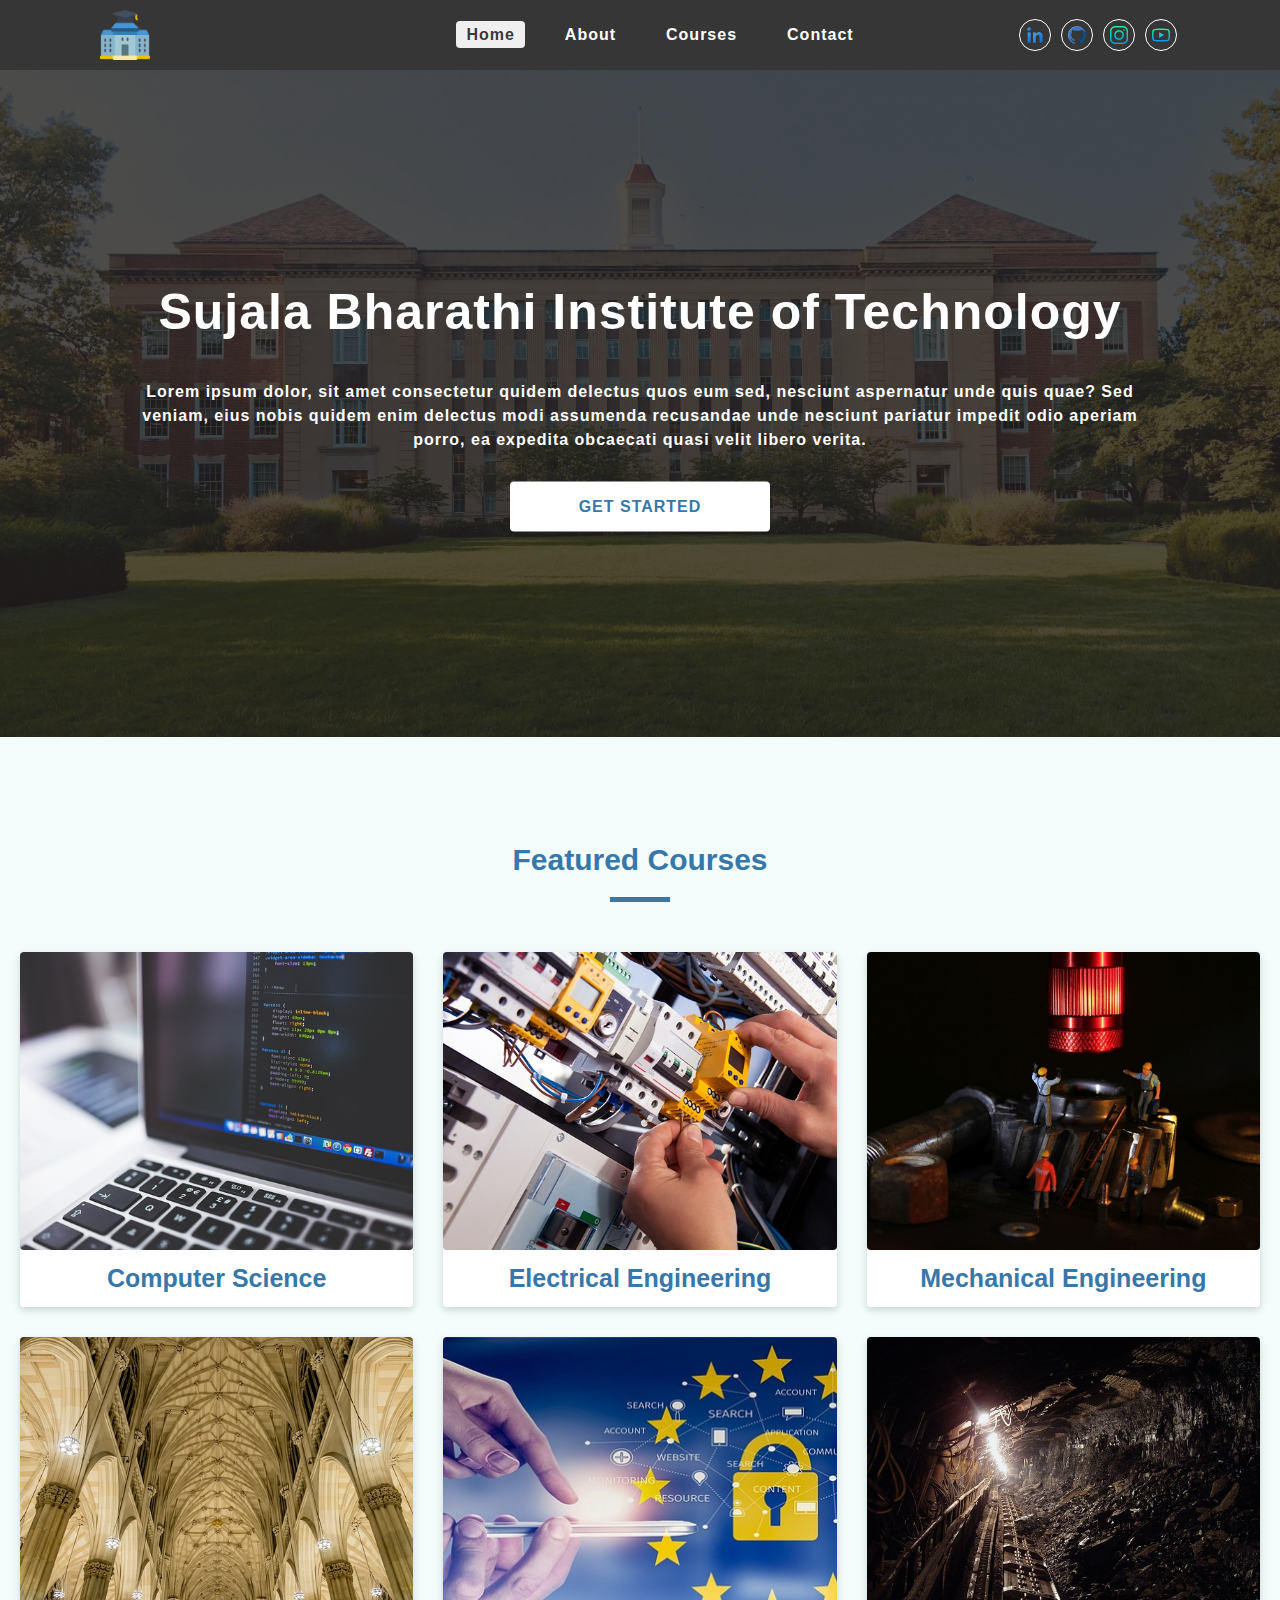
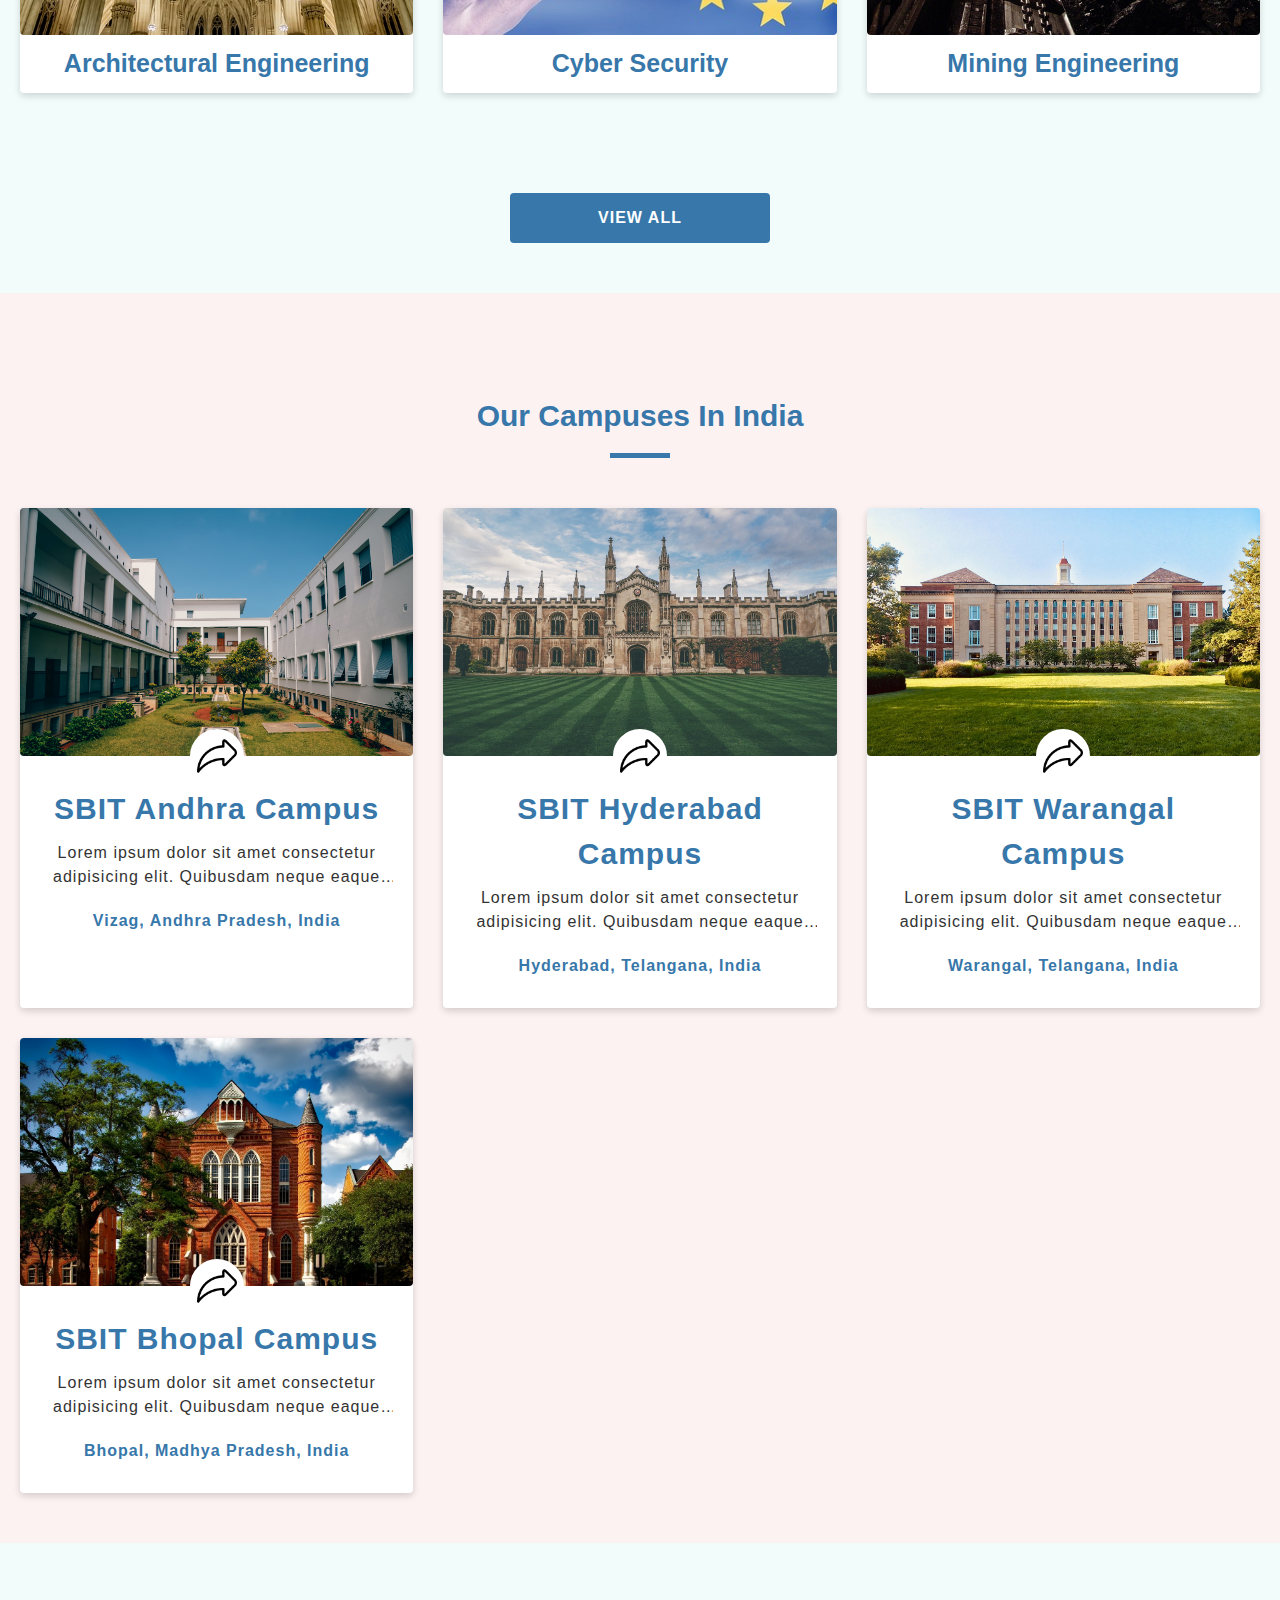
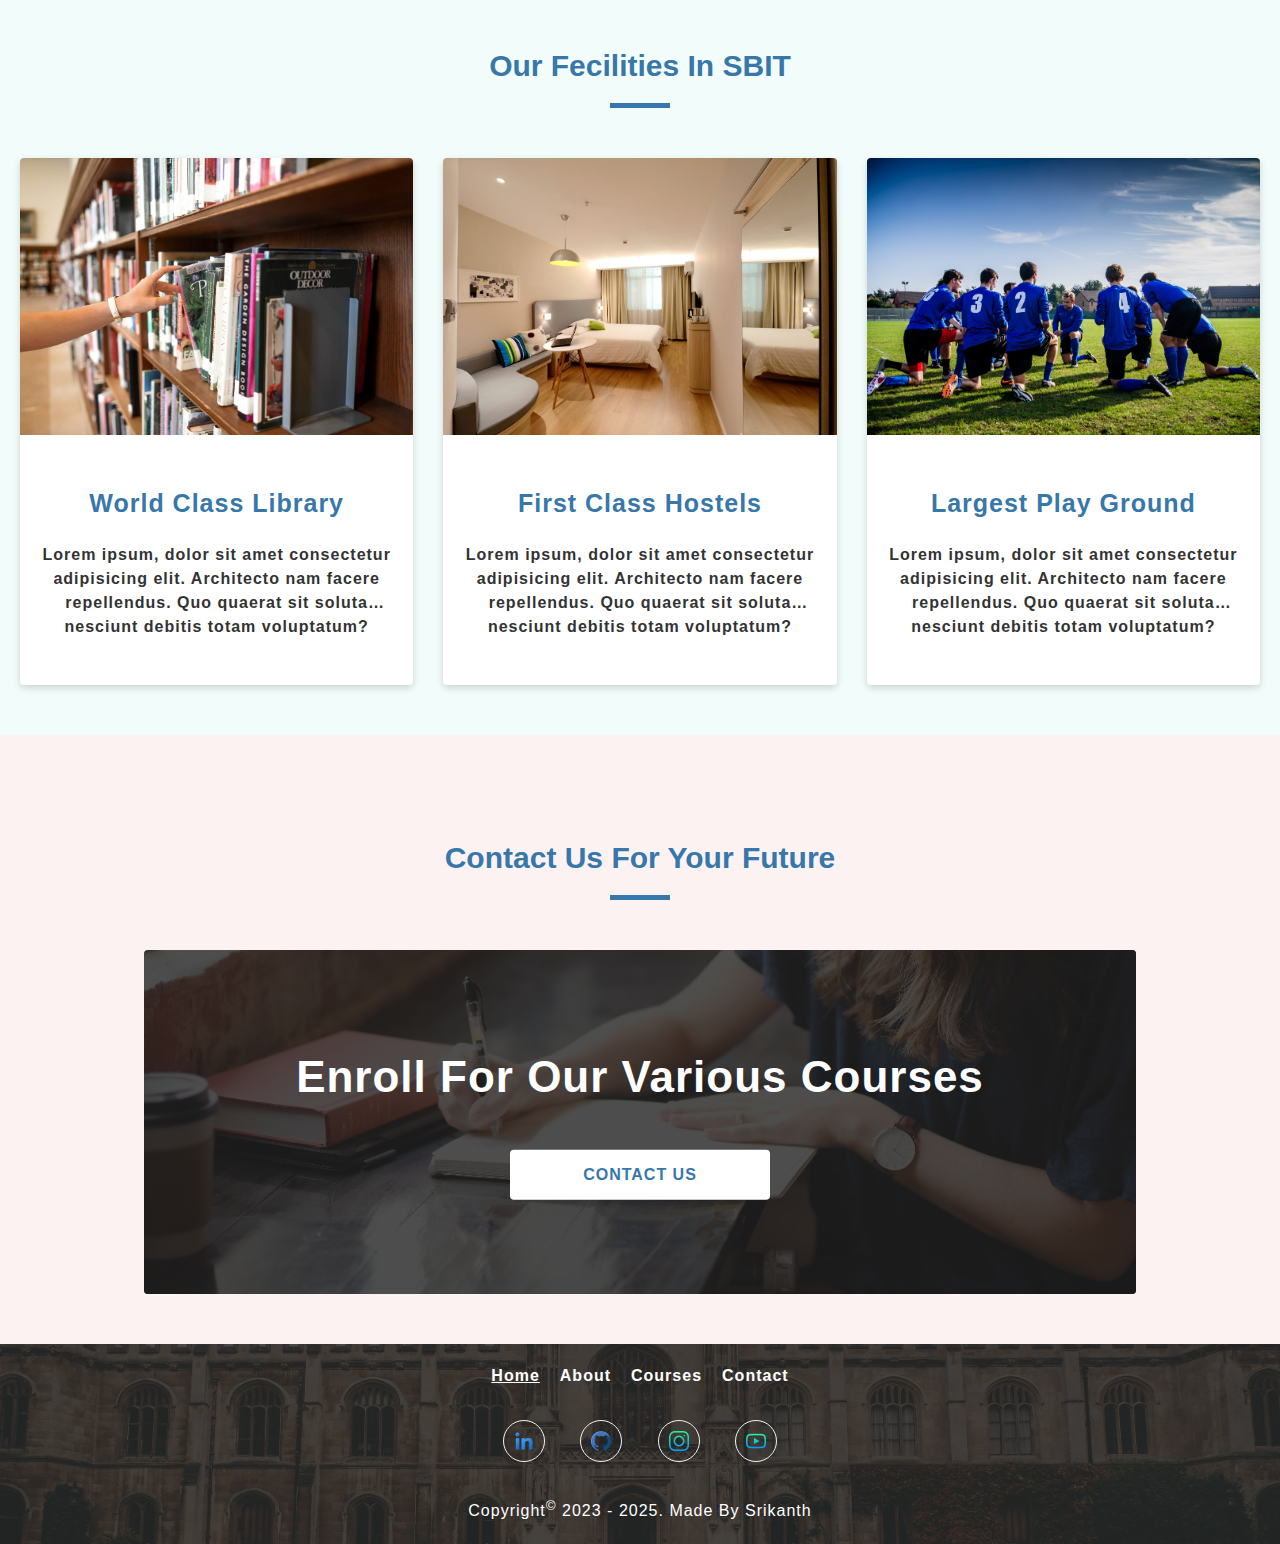
==== commit a2cd046d: "update in coursec section" ====
--- a/index.html
+++ b/index.html
@@ -6,7 +6,7 @@
 
     <meta http-equiv="X-UA-Compatible" content="IE=edge">
     <meta name="viewport" content="width=device-width, initial-scale=1.0">
-    <link rel="shortcut icon" href="./assets/courses.jpg" type="image/x-icon">
+    <link rel="shortcut icon" href="./icons/school.png" type="image/x-icon">
     <link rel="stylesheet" href="./css/style.css">
     <link rel="stylesheet" href="./css/nav.css">
     <link rel="stylesheet" href="./css/common.css">
@@ -14,7 +14,7 @@
     <link rel="stylesheet" href="./css/footer.css">
     <link rel="stylesheet" href="./css/home.css">
 
-    <title>College-Sample</title>
+    <title>SBIT</title>
 
 </head>
 
@@ -71,10 +71,10 @@
         <div class="sidebar-center wrapper">
             <div class="side-header">
                 <div class="logo-section">
-                    <a><img src="./icons/school.png" alt="sidebar logo"></a>
+                    <a href="#"><img src="./icons/school.png" alt="sidebar logo"></a>
                 </div>
                 <div class="close-button">
-                    <a><img src="./icons/cross.png" alt="close button"></a>
+                    <a href="#"><img src="./icons/cross.png" alt="close button"></a>
                 </div>
             </div>
             <div class="sidebar-content paddingTopMobile-fifty">
@@ -130,7 +130,7 @@
                 <!-- single course start -->
                 <article class="single-course">
                     <div class="image-container">
-                        <img src="./assets/course-1.jpg" alt="course-1">
+                        <img src="./assets/c1.jpg" alt="course-1">
                     </div>
                     <div class="course-title">
                         <p>Computer science</p>
@@ -140,56 +140,56 @@
                 <!-- single course start -->
                 <article class="single-course">
                     <div class="image-container">
-                        <img src="./assets/course-2.jpg" alt="course-2">
-                    </div>
-                    <div class="course-title">
-                        <p>Computer science</p>
-                    </div>
-                </article>
-                <!-- single course end -->
-                <!-- single course start -->
-                <article class="single-course">
-                    <div class="image-container">
-                        <img src="./assets/course-3.jpg" alt="course-3">
-                    </div>
-                    <div class="course-title">
-                        <p>Computer science</p>
-                    </div>
-                </article>
-                <!-- single course end -->
-                <!-- single course start -->
-                <article class="single-course">
-                    <div class="image-container">
-                        <img src="./assets/charles-deloye-2RouMSg9Rnw-unsplash.jpg" alt="course-4">
-                    </div>
-                    <div class="course-title">
-                        <p>Computer science</p>
-                    </div>
-                </article>
-                <!-- single course end -->
-                <!-- single course start -->
-                <article class="single-course">
-                    <div class="image-container">
-                        <img src="./assets/course-5.jpg" alt="course-5">
-                    </div>
-                    <div class="course-title">
-                        <p>Computer science</p>
-                    </div>
-                </article>
-                <!-- single course end -->
-                <!-- single course start -->
-                <article class="single-course">
-                    <div class="image-container">
-                        <img src="./assets/course-6.jpg" alt="course-6">
-                    </div>
-                    <div class="course-title">
-                        <p>Computer science</p>
+                        <img src="./assets/c3.jpg" alt="course-2">
+                    </div>
+                    <div class="course-title">
+                        <p>electrical engineering</p>
+                    </div>
+                </article>
+                <!-- single course end -->
+                <!-- single course start -->
+                <article class="single-course">
+                    <div class="image-container">
+                        <img src="./assets/c4.jpg" alt="course-3">
+                    </div>
+                    <div class="course-title">
+                        <p>mechanical engineering</p>
+                    </div>
+                </article>
+                <!-- single course end -->
+                <!-- single course start -->
+                <article class="single-course">
+                    <div class="image-container">
+                        <img src="./assets/c11.jpg" alt="course-4">
+                    </div>
+                    <div class="course-title">
+                        <p>Architectural engineering</p>
+                    </div>
+                </article>
+                <!-- single course end -->
+                <!-- single course start -->
+                <article class="single-course">
+                    <div class="image-container">
+                        <img src="./assets/c9.jpg" alt="course-5">
+                    </div>
+                    <div class="course-title">
+                        <p>Cyber security</p>
+                    </div>
+                </article>
+                <!-- single course end -->
+                <!-- single course start -->
+                <article class="single-course">
+                    <div class="image-container">
+                        <img src="./assets/c6.jpg" alt="course-6">
+                    </div>
+                    <div class="course-title">
+                        <p>mining engineering</p>
                     </div>
                 </article>
                 <!-- single course end -->
             </section>
             <div class="text-center 
-                        paddingTopDesktop-hundred
+                        paddingTopDesktop-fifty
                         paddingTopMobile-fifty
                         paddingBottomDesktop-fifty
                         paddingBottomMobile-fifty">
@@ -311,10 +311,10 @@
         <div class="our-fecilities-center 
                     wrapper
                     paddingTopMobile-fifty
-                    paddingTopDesktop-fifty">
+                    paddingTopDesktop-hundred">
             <div class="section-title">
                 <h3 class="title">
-                    our fecilities in Tpce
+                    our fecilities in SBIT
                 </h3>
                 <div class="underline"></div>
             </div>
@@ -404,7 +404,7 @@
             </div>
             <section class="contact-promotion">
                 <div class="contact-promo-img">
-                    <img src="./assets/contact.jpg" alt="contact-promo-img">
+                    <img src="./assets/course-8.jpg" alt="contact-promo-img">
                 </div>
                 <div class="contact-info-container text-center">
                     <h2 class="contact-heading">
@@ -453,7 +453,7 @@
                 </ul>
             </div>
             <div class="footer-copy-right">
-                <p>Copy right 2021 - <span class="copy-right-date">2023.</span> made by Srikanth</p>
+                <p>Copyright<sup>&copy;</sup> 2023 - <span class="copy-right-date">2025.</span> made by Srikanth</p>
             </div>
         </div>
     </footer>
--- a/css/style.css
+++ b/css/style.css
@@ -29,9 +29,7 @@
     box-sizing: border-box;
 }
 *{
-    margin: 0;
-    padding: 0;
-    box-sizing: border-box;
+    margin: 0px;
 }
 *:focus {
     outline-width: 2px;
--- a/css/nav.css
+++ b/css/nav.css
@@ -51,6 +51,7 @@
     }
 
     .nav-center {
+        min-height: 70px;
         grid-template-columns: repeat(3, 1fr);
     }
 
--- a/css/common.css
+++ b/css/common.css
@@ -1,351 +1,348 @@
 /* featured courses */
-.single-course{
+.single-course {
+  width: 100%;
+  height: 100%;
+  border-radius: var(--radius);
+  background: var(--clr-white);
+  box-shadow: var(--box-shadow-light);
+  transition: var(--transition);
+}
+.single-course:hover {
+  transform: translateY(-2px) scale(1.002);
+  box-shadow: var(--box-shadow-dark);
+  border-radius: var(--radius);
+}
+.single-course .image-container {
+  aspect-ratio: 355/250;
+  overflow: hidden;
+}
+.single-course .image-container img {
+  width: 100%;
+  height: 100%;
+  object-fit: cover;
+  border-radius: var(--radius);
+  transition: var(--transition);
+}
+.single-course .course-title p {
+  font-size: 25px;
+  font-weight: bold;
+  text-align: center;
+  color: var(--clr-primary);
+  text-transform: capitalize;
+  padding: 10px;
+}
+.single-course:hover img {
+  transform: scale(1.05) rotateZ(2deg);
+}
+@media screen and (min-width: 992px) {
+  .single-course .image-container {
+    aspect-ratio: 396/300;
+  }
+}
+
+/* layout styles */
+
+.three-column-layout {
+  display: grid;
+  grid-template-columns: 1fr;
+  gap: 30px;
+}
+@media screen and (min-width: 769px) {
+  .three-column-layout {
+    grid-template-columns: 1fr 1fr;
+  }
+}
+@media screen and (min-width: 992px) {
+  .three-column-layout {
+    grid-template-columns: repeat(3, 1fr);
+  }
+}
+
+/* hero page container */
+.page-hero-container {
+  width: 100%;
+}
+
+.page-hero-container .hero-img-component {
+  aspect-ratio: 375/220;
+  overflow: hidden;
+}
+
+.page-hero-container .img-container,
+.page-hero-container img {
+  width: 100%;
+  height: 100%;
+  object-fit: cover;
+}
+
+.page-hero-container .hero-box {
+  width: 100%;
+  background: var(--clr-primary);
+  min-height: 250px;
+  display: flex;
+  justify-content: center;
+  align-items: center;
+}
+
+.page-hero-container .hero-content {
+  display: flex;
+  justify-content: center;
+  align-items: center;
+  row-gap: 30px;
+  flex-direction: column;
+}
+
+.page-hero-container .heading {
+  color: var(--clr-white);
+  letter-spacing: 1px;
+  font-size: 24px;
+}
+
+.page-hero-container .desc {
+  color: var(--clr-white);
+  letter-spacing: 1px;
+  font-size: 16px;
+  font-weight: bold;
+}
+
+.page-hero-container .small-heading {
+  color: var(--clr-white);
+  text-transform: uppercase;
+  letter-spacing: 1px;
+  font-weight: bold;
+}
+
+@media screen and (min-width: 992px) {
+  .page-hero-container {
+    position: relative;
+  }
+
+  .page-hero-container .hero-img-component {
+    aspect-ratio: 1920/700;
+    position: relative;
+  }
+  .hero-page.page-hero-container .hero-img-component {
+    aspect-ratio: 1920/1000;
+  }
+
+  .page-hero-container .hero-img-component::before {
+    position: absolute;
+    content: "";
+    top: 0;
+    left: 0;
     width: 100%;
     height: 100%;
-    border-radius: var(--radius);
-    background: var(--clr-white);
-    box-shadow: var(--box-shadow-light);
-    transition: var(--transition);
-}
-.single-course:hover {
-    transform: translateY(-2px) scale(1.002);
-    box-shadow: var(--box-shadow-dark);
-    border-radius: var(--radius);
-}
-.single-course .image-container {
-    aspect-ratio: 355/250;
-    overflow: hidden;
-}
-.single-course .image-container img {
-    width: 100%;
-    height: 100%;
-    object-fit: cover;
-    border-radius: var(--radius);
-    transition: var(--transition);
-}
-.single-course .course-title p {
-    font-size: 22px;
-    font-weight: bold;
-    text-align: center;
-    color: var(--clr-primary);
-    text-transform: capitalize;
-    padding-left: 10px;
-    padding-right: 10px;
-}
-.single-course:hover img {
-    transform: scale(1.05) rotateZ(2deg);
-}
-@media screen and ( min-width: 992px ) {
-    .single-course .image-container {
-        aspect-ratio: 396/300;
-    }
-    
-}
-
-/* layout styles */
-
-.three-column-layout {
-    display: grid;
-    grid-template-columns: 1fr;
-    gap: 30px;
-}
-@media screen and (min-width: 769px) {
-    .three-column-layout{
-        grid-template-columns: 1fr 1fr;
-    }
-}
-@media screen and (min-width:992px) {
-    .three-column-layout{
-        grid-template-columns: repeat(3, 1fr);
-    }
-}
-
-/* hero page container */
-.page-hero-container {
-    width: 100%;
-}
-
-.page-hero-container .hero-img-component {
-    aspect-ratio: 375/220;
-    overflow: hidden;
-}
-
-.page-hero-container .img-container,
-.page-hero-container img {
-    width: 100%;
-    height: 100%;
-    object-fit: cover;
-}
-
-.page-hero-container .hero-box {
-    width: 100%;
-    background: var(--clr-primary);
-    min-height: 250px;
-    display: flex;
-    justify-content: center;
-    align-items: center;
-}
-
-.page-hero-container .hero-content {
-    display: flex;
-    justify-content: center;
-    align-items: center;
-    row-gap: 30px;
-    flex-direction: column;
-}
-
-.page-hero-container .heading {
-    color: var(--clr-white);
-    letter-spacing: 1px;
-    font-size: 24px;
-}
-
-.page-hero-container .desc {
-    color: var(--clr-white);
-    letter-spacing: 1px;
-    font-size: 16px;
-    font-weight: bold;
-}
-
-.page-hero-container .small-heading {
-    color: var(--clr-white);
-    text-transform: uppercase;
-    letter-spacing: 1px;
-    font-weight: bold;
-}
-
-@media screen and (min-width: 992px) {
-    .page-hero-container {
-        position: relative;
-    }
-
-    .page-hero-container .hero-img-component {
-        aspect-ratio: 1920/700;
-        position: relative;
-    }
-    .hero-page.page-hero-container .hero-img-component{
-        aspect-ratio: 1920/1000;
-    }
-
-    .page-hero-container .hero-img-component::before {
-        position: absolute;
-        content: "";
-        top: 0;
-        left: 0;
-        width: 100%;
-        height: 100%;
-        background: var(--clr-black-80);
-    }
-
-    .page-hero-container .hero-box {
-        position: absolute;
-        top: 50%;
-        left: 50%;
-        transform: translate(-50%, -50%);
-        background: transparent;
-    }
-    .page-hero-container .desc{
-        max-width: 1000px;
-    }
-    .page-hero-container .heading{
-        font-size: 50px;
-    }
-    .page-hero-container .small-heading{
-        font-size: 30px;
-    }
-    .page-hero-container .home-button{
-        animation: bounceAnimation 3s linear infinite alternate;
-    }
-}
-@keyframes bounceAnimation {
-    0%{
-        transform: scale(0.9);
-    }
-    100%{
-        transform: scale(1);
-    }
-}
-
-/* contact promotion styles */
-
-.contact-promotion{
-    width: 80%;
-    position: relative;
-    margin-left: auto;
-    margin-right: auto;
-}
-.contact-promotion .contact-promo-img{
-    position: relative;
-    aspect-ratio: 355/400;
-    overflow: hidden;
-    border-radius: var(--radius);
-}
-.contact-promotion .contact-promo-img::before {
+    background: var(--clr-black-80);
+  }
+
+  .page-hero-container .hero-box {
     position: absolute;
-    content: "";
-    width: 100%;
-    height: 100%;
-    top: 0;
-    left: 0;
-    background: var(--clr-black-80);
-}
-.contact-promotion .contact-promo-img img {
-    width: 100%;
-    height: 100%;
-    object-fit: cover;
-}
-.contact-promotion .contact-info-container {
-    position: absolute;
-    width: 100%;
-    height: 100%;
     top: 50%;
     left: 50%;
     transform: translate(-50%, -50%);
-    display: flex;
-    flex-direction: column;
-    row-gap: 40px;
-    justify-content: center;
-    align-items: center;
+    background: transparent;
+  }
+  .page-hero-container .desc {
+    max-width: 1000px;
+  }
+  .page-hero-container .heading {
+    font-size: 50px;
+  }
+  .page-hero-container .small-heading {
+    font-size: 30px;
+  }
+  .page-hero-container .home-button {
+    animation: bounceAnimation 3s linear infinite alternate;
+  }
+}
+@keyframes bounceAnimation {
+  0% {
+    transform: scale(0.9);
+  }
+  100% {
+    transform: scale(1);
+  }
+}
+
+/* contact promotion styles */
+
+.contact-promotion {
+  width: 80%;
+  position: relative;
+  margin-left: auto;
+  margin-right: auto;
+}
+.contact-promotion .contact-promo-img {
+  position: relative;
+  aspect-ratio: 355/400;
+  overflow: hidden;
+  border-radius: var(--radius);
+}
+.contact-promotion .contact-promo-img::before {
+  position: absolute;
+  content: "";
+  width: 100%;
+  height: 100%;
+  top: 0;
+  left: 0;
+  background: var(--clr-black-80);
+}
+.contact-promotion .contact-promo-img img {
+  width: 100%;
+  height: 100%;
+  object-fit: cover;
+}
+.contact-promotion .contact-info-container {
+  position: absolute;
+  width: 100%;
+  height: 100%;
+  top: 50%;
+  left: 50%;
+  transform: translate(-50%, -50%);
+  display: flex;
+  flex-direction: column;
+  row-gap: 40px;
+  justify-content: center;
+  align-items: center;
 }
 .contact-promotion .contact-info-container .contact-heading {
-    color: var(--clr-white);
-    font-size: 25px;
-    letter-spacing: 1px;
-    text-transform: capitalize;
-}
-
-@media screen and (min-width: 992px) {
-    .contact-promotion .contact-promo-img {
-        aspect-ratio: 1259/437;
-    }
-    .contact-promotion .contact-info-container .contact-heading{
-        font-size: 44px;
-    }
+  color: var(--clr-white);
+  font-size: 25px;
+  letter-spacing: 1px;
+  text-transform: capitalize;
+}
+
+@media screen and (min-width: 992px) {
+  .contact-promotion .contact-promo-img {
+    aspect-ratio: 1259/437;
+  }
+  .contact-promotion .contact-info-container .contact-heading {
+    font-size: 44px;
+  }
 }
 
 /* padding classes */
 
-@media screen and (max-width:991px) {
-    .paddingTopMobile-ten {
-        padding-top: 10px !important;
-    }
-
-    .paddingTopMobile-twenty {
-        padding-top: 20px !important;
-    }
-
-    .paddingTopMobile-thirthy {
-        padding-top: 30px !important;
-    }
-
-    .paddingTopMobile-fourty {
-        padding-top: 40px !important;
-    }
-
-    .paddingTopMobile-fifty {
-        padding-top: 50px !important;
-    }
-
-    .paddingBottomMobile-ten {
-        padding-bottom: 10px !important;
-    }
-
-    .paddingBottomMobile-twenty {
-        padding-bottom: 20px !important;
-    }
-
-    .paddingBottomMobile-thirthy {
-        padding-bottom: 30px !important;
-    }
-
-    .paddingBottomMobile-fourty {
-        padding-bottom: 40px !important;
-    }
-
-    .paddingBottomMobile-fifty {
-        padding-bottom: 50px !important;
-    }
-}
-
-@media screen and (min-width: 992px) {
-    .paddingTopDesktop-ten {
-        padding-top: 10px !important;
-    }
-
-    .paddingTopDesktop-twenty {
-        padding-top: 20px !important;
-    }
-
-    .paddingTopDesktop-thirty {
-        padding-top: 30px !important;
-    }
-
-    .paddingTopDesktop-fourty {
-        padding-top: 40px !important;
-    }
-
-    .paddingTopDesktop-fifty {
-        padding-top: 50px !important;
-    }
-
-    .paddingTopDesktop-sixty {
-        padding-top: 60px !important;
-    }
-
-    .paddingTopDesktop-seventy {
-        padding-top: 70px !important;
-    }
-
-    .paddingTopDesktop-eighty {
-        padding-top: 80px !important;
-    }
-
-    .paddingTopDesktop-ninty {
-        padding-top: 90px !important;
-    }
-
-    .paddingTopDesktop-hundred {
-        padding-top: 100px !important;
-    }
-
-    .paddingBottomDesktop-ten {
-        padding-bottom: 10px !important;
-    }
-
-    .paddingBottomDesktop-twenty {
-        padding-bottom: 20px !important;
-    }
-
-    .paddingBottomDesktop-thirty {
-        padding-bottom: 30px !important;
-    }
-
-    .paddingBottomDesktop-fourty {
-        padding-bottom: 40px !important;
-    }
-
-    .paddingBottomDesktop-fifty {
-        padding-bottom: 50px !important;
-    }
-
-    .paddingBottomDesktop-sixty {
-        padding-bottom: 60px !important;
-    }
-
-    .paddingBottomDesktop-seventy {
-        padding-bottom: 70px !important;
-    }
-
-    .paddingBottomDesktop-eighty {
-        padding-bottom: 80px !important;
-    }
-
-    .paddingBottomDesktop-ninty {
-        padding-bottom: 90px !important;
-    }
-
-    .paddingBottomDesktop-hundred {
-        padding-bottom: 100px !important;
-    }
-}
-
+@media screen and (max-width: 991px) {
+  .paddingTopMobile-ten {
+    padding-top: 10px !important;
+  }
+
+  .paddingTopMobile-twenty {
+    padding-top: 20px !important;
+  }
+
+  .paddingTopMobile-thirthy {
+    padding-top: 30px !important;
+  }
+
+  .paddingTopMobile-fourty {
+    padding-top: 40px !important;
+  }
+
+  .paddingTopMobile-fifty {
+    padding-top: 50px !important;
+  }
+
+  .paddingBottomMobile-ten {
+    padding-bottom: 10px !important;
+  }
+
+  .paddingBottomMobile-twenty {
+    padding-bottom: 20px !important;
+  }
+
+  .paddingBottomMobile-thirthy {
+    padding-bottom: 30px !important;
+  }
+
+  .paddingBottomMobile-fourty {
+    padding-bottom: 40px !important;
+  }
+
+  .paddingBottomMobile-fifty {
+    padding-bottom: 50px !important;
+  }
+}
+
+@media screen and (min-width: 992px) {
+  .paddingTopDesktop-ten {
+    padding-top: 10px !important;
+  }
+
+  .paddingTopDesktop-twenty {
+    padding-top: 20px !important;
+  }
+
+  .paddingTopDesktop-thirty {
+    padding-top: 30px !important;
+  }
+
+  .paddingTopDesktop-fourty {
+    padding-top: 40px !important;
+  }
+
+  .paddingTopDesktop-fifty {
+    padding-top: 50px !important;
+  }
+
+  .paddingTopDesktop-sixty {
+    padding-top: 60px !important;
+  }
+
+  .paddingTopDesktop-seventy {
+    padding-top: 70px !important;
+  }
+
+  .paddingTopDesktop-eighty {
+    padding-top: 80px !important;
+  }
+
+  .paddingTopDesktop-ninty {
+    padding-top: 90px !important;
+  }
+
+  .paddingTopDesktop-hundred {
+    padding-top: 100px !important;
+  }
+
+  .paddingBottomDesktop-ten {
+    padding-bottom: 10px !important;
+  }
+
+  .paddingBottomDesktop-twenty {
+    padding-bottom: 20px !important;
+  }
+
+  .paddingBottomDesktop-thirty {
+    padding-bottom: 30px !important;
+  }
+
+  .paddingBottomDesktop-fourty {
+    padding-bottom: 40px !important;
+  }
+
+  .paddingBottomDesktop-fifty {
+    padding-bottom: 50px !important;
+  }
+
+  .paddingBottomDesktop-sixty {
+    padding-bottom: 60px !important;
+  }
+
+  .paddingBottomDesktop-seventy {
+    padding-bottom: 70px !important;
+  }
+
+  .paddingBottomDesktop-eighty {
+    padding-bottom: 80px !important;
+  }
+
+  .paddingBottomDesktop-ninty {
+    padding-bottom: 90px !important;
+  }
+
+  .paddingBottomDesktop-hundred {
+    padding-bottom: 100px !important;
+  }
+}
--- a/css/footer.css
+++ b/css/footer.css
@@ -27,6 +27,7 @@
 .footer-center{
     display: flex;
     flex-direction: column;
+    row-gap: 2rem;
 }
 .footer-container .footer-links{
     display: flex;
--- a/css/home.css
+++ b/css/home.css
@@ -56,7 +56,7 @@
 }
 
 .each-campus .campus-info .campus-title {
-    font-size: 40px;
+    font-size: 25px;
     color: var(--clr-primary);
     letter-spacing: 1px;
     text-transform: capitalize;
@@ -113,7 +113,7 @@
     border-top-left-radius: var(--radius);
 }
 .each-fecility .fecility-info .fecility-title{
-    font-size: 22px;
+    font-size: 25px;
     color: var(--clr-primary);
     text-transform: capitalize;
     letter-spacing: 1px;
